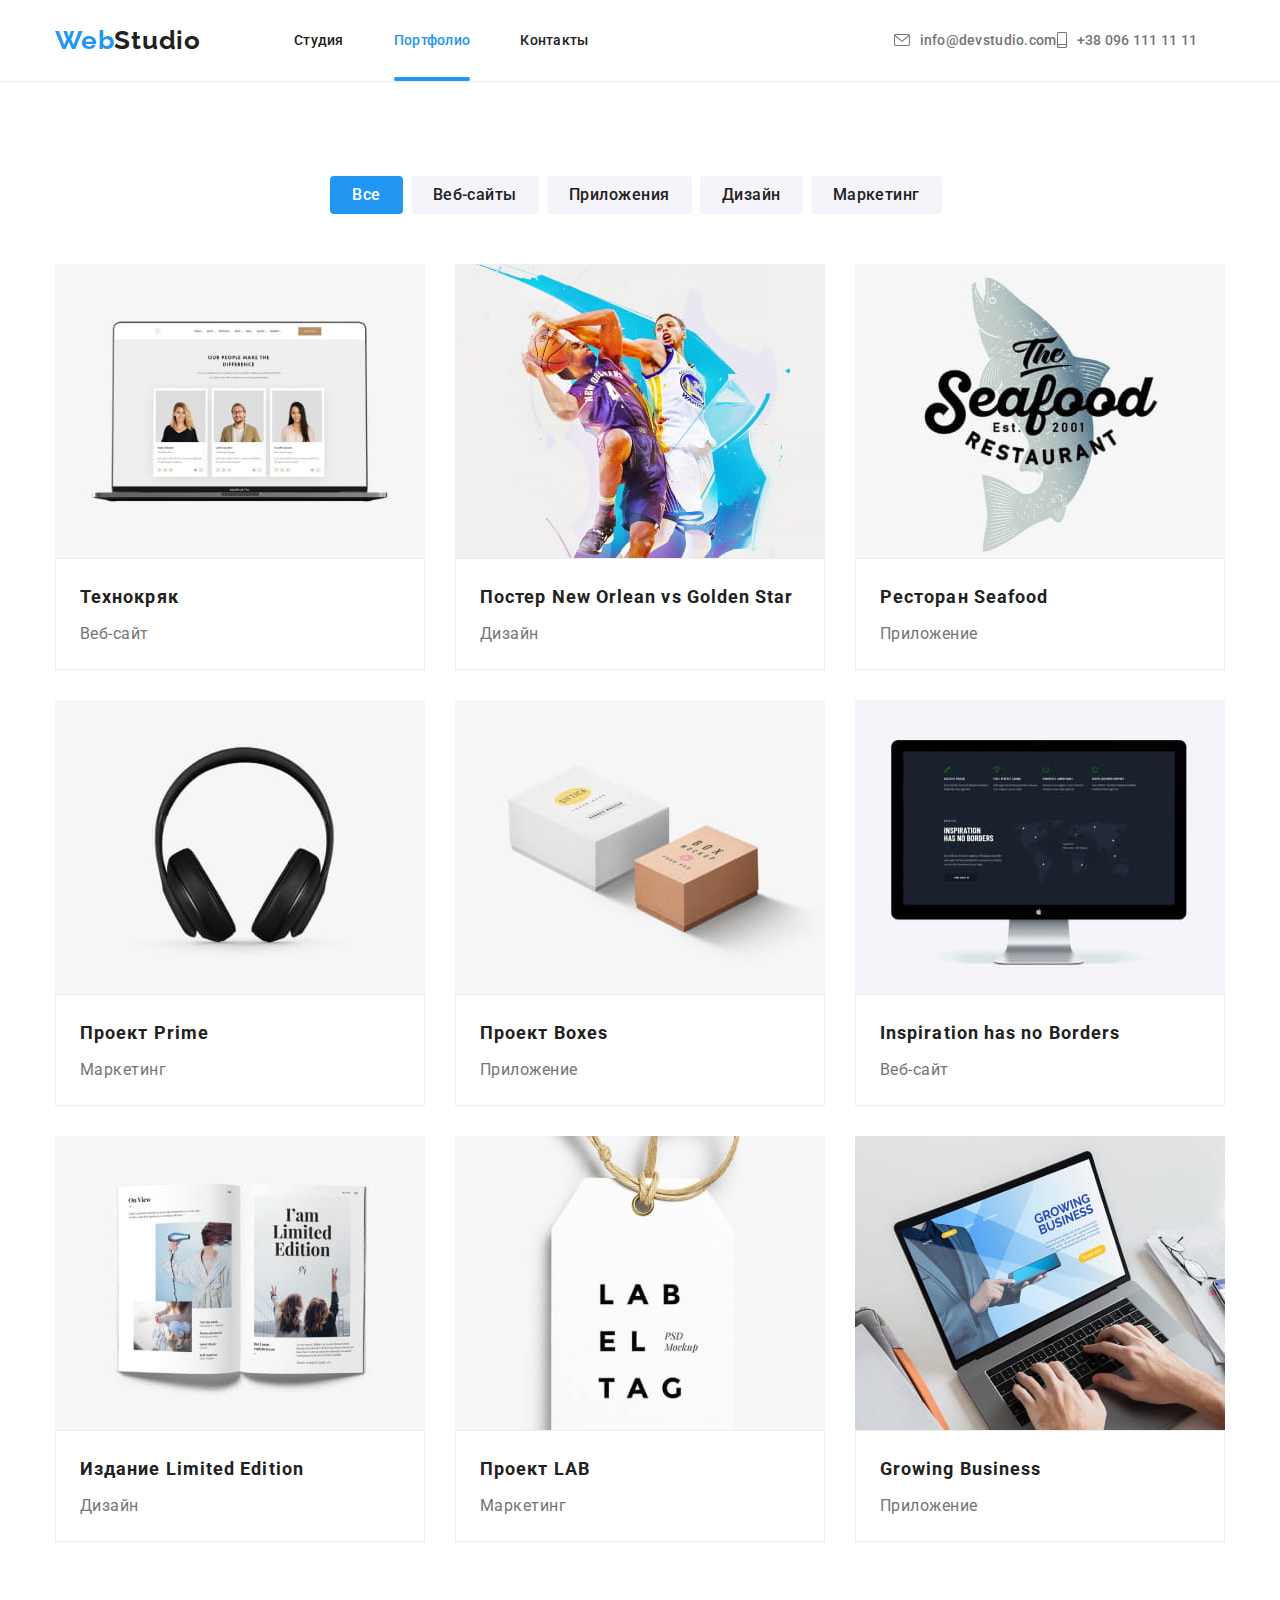
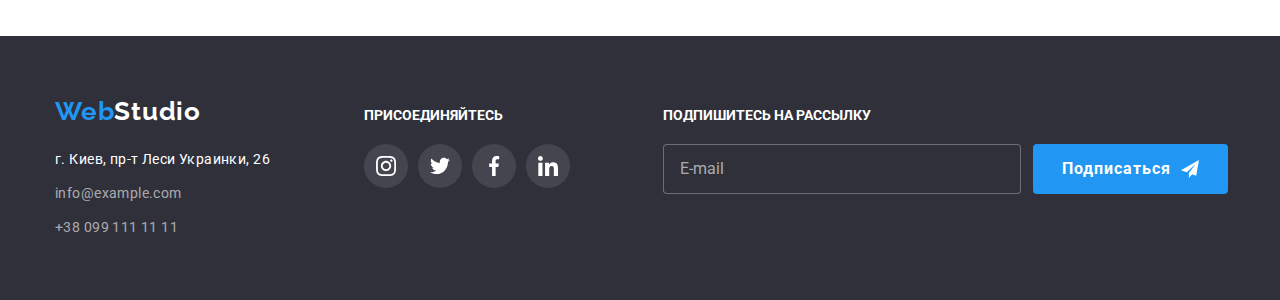
==== portfolio.html @ efc7b8f7 "BEM" ====
<!DOCTYPE html>
<html lang="ru">

<head>
    <meta charset="UTF-8">
    <meta http-equiv="X-UA-Compatible" content="IE=edge">
    <meta name="viewport" content="width=device-width, initial-scale=1.0">
    <title>Document</title>
    <link rel="stylesheet" href="<link rel=" preconnect" href="https://fonts.googleapis.com">
    <link rel="preconnect" href="https://fonts.gstatic.com" crossorigin>
    <link href="https://fonts.googleapis.com/css2?family=Raleway:wght@700&family=Roboto:wght@400;500;700;900&display=swap"
        rel="stylesheet">
    <link rel="stylesheet" href="https://cdnjs.cloudflare.com/ajax/libs/modern-normalize/1.1.0/modern-normalize.min.css">
    <link rel="stylesheet" href="./css/style.css">
    <link rel="stylesheet" href="./css/main.min.css">
</head>

<body>

    
    <header class="header ">
        <div class="container header-container">
            <nav class="header-nav">
                <a href="./index.html" class="logo link" lang="en"><span class="logo-accent">Web</span>Studio</a>
                <ul class="site-nav list">
                    <li class="link-item"><a href="./index.html" class="link">Студия</a></li>
                    <li class="link-item"><a href="./portfolio.html" class="link current">Портфолио</a></li>
                    <li class="link-item"><a href="" class="link">Контакты</a></li>
                </ul>

            </nav>

            <ul class="header-adress list">
                <li class="header-address-link">
                    <div class="header-address-div">
                        <a lang="en" href="mailto:info@devstudio.com" class="adress-link link address-mail">
                            <svg class="adsress-item-icon" width="16" height="12">
                                <use href="./images/icons.svg#icon-envelope-hover-1"></use>
                            </svg>
                            info@devstudio.com
                        </a>
                    </div>
                </li>
                <li class="header-address-link">
                    <div class="header-address-div">
                        <a href="tel:+380961111111" class="adress-link link">
                            <svg class="adsress-item-icon" width="10" height="16">
                                <use href="./images/icons.svg#icon-smartphone-1"></use>
                            </svg>
                            +38 096 111 11 11
                        </a>
                    </div>
                </li>
            </ul>
        </div>  
    </header>
    
    
    <main>
    <section class="section" >
        <div class="container">
            <h1 hidden>Портфолио</h1>
            <div class="portfolio-filter">
                <ul class="list filter-list">
                    <li><button type="button" class="filter current list">Все</button></li>
                    <li><button type="button" class="filter">Веб-сайты</button></li>
                    <li><button type="button" class="filter">Приложения</button></li>
                    <li><button type="button" class="filter">Дизайн</button></li>
                    <li><button type="button" class="filter">Маркетинг</button></li>
                </ul>
            </div>
                                

            <ul class="list portfolio-list">
                <li class="portfolio-li">
                    <a href="" class="link portfolio-link">
                        <div class="portfolio-link-wrap">
                            <img src="./images/portf-1.jpg" alt="Веб-сайт Технокряк" width="370">
                            <p class="portfolio-img-text">
                                Технокряк это современная площадка распространения коронавируса. Компании используют эту платформу для цифрового
                                шпионажа и атак на защищённые сервера конкурентов.
                            </p>    
                        </div>

                        <div class="portfolio-short">
                            <h2 class="portfolio-item">Технокряк</h2>
                            <p class="portfolio-type">Веб-сайт</p>
                        </div>                                                       
                    </a>

                </li>

                <li class="portfolio-li">
                    <a href="" class="link">
                        <div class="portfolio-link-wrap">
                            <img src="./images/portf-2.jpg" alt="Дизайн Постер New Orlean vs Golden Star" width="370">
                            <p class="portfolio-img-text">
                                Технокряк это современная площадка распространения коронавируса. Компании используют эту платформу для цифрового
                                шпионажа и атак на защищённые сервера конкурентов.
                            </p>
                        </div>
                        
                        <div class="portfolio-short">
                            <h2 class="portfolio-item">Постер <span lang="en">New Orlean vs Golden Star</span> </h2>
                            <p class="portfolio-type">Дизайн</p>                                
                        </div>

                    </a>

                </li>

                <li class="portfolio-li">
                    <a href="" class="link">
                        <div class="portfolio-link-wrap">
                            <img src="./images/portf-3.jpg" alt="Приложение Ресторан Seafood" width="370">
                            <p class="portfolio-img-text">
                                Технокряк это современная площадка распространения коронавируса. Компании используют эту платформу для цифрового
                                шпионажа и атак на защищённые сервера конкурентов.
                            </p>
                        </div>
                        
                        <div class="portfolio-short">
                            <h2 class="portfolio-item">Ресторан <span lang="en">Seafood</span> </h2>
                            <p class="portfolio-type">Приложение</p>                                
                        </div>

                    </a>

                </li>

                <li class="portfolio-li">
                    <a href="" class="link">
                        <div class="portfolio-link-wrap">
                            <img src="./images/portf-4.jpg" alt="Маркетинг Проект Проект Prime" width="370">
                            <p class="portfolio-img-text">
                                Технокряк это современная площадка распространения коронавируса. Компании используют эту платформу для цифрового
                                шпионажа и атак на защищённые сервера конкурентов.
                            </p>
                        </div>
                        
                        <div class="portfolio-short">
                            <h2 class="portfolio-item">Проект <span lang="en">Prime</span> </h2>
                            <p class="portfolio-type">Маркетинг</p>                                
                        </div>

                    </a>

                </li>
                <li class="portfolio-li">
                    <a href="" class="link">
                        <div class="portfolio-link-wrap">
                            <img src="./images/portf-5.jpg" alt="Приложение Проект Boxes" width="370">
                            <p class="portfolio-img-text">
                                Технокряк это современная площадка распространения коронавируса. Компании используют эту платформу для цифрового
                                шпионажа и атак на защищённые сервера конкурентов.
                            </p>
                        </div>
                        
                        <div class="portfolio-short">
                            <h2 class="portfolio-item">Проект <span lang="en">Boxes</span> </h2>
                            <p class="portfolio-type">Приложение</p>                                
                        </div>

                    </a>

                </li>

                <li class="portfolio-li">
                    <a href="" class="link">
                        <div class="portfolio-link-wrap">
                            <img src="./images/portf-6.jpg" alt="Веб-сайт Inspiration has no Borders" width="370">
                            <p class="portfolio-img-text">
                                Технокряк это современная площадка распространения коронавируса. Компании используют эту платформу для цифрового
                                шпионажа и атак на защищённые сервера конкурентов.
                            </p>
                        </div>
                        
                        <div class="portfolio-short">
                            <h2 class="portfolio-item" lang="en">Inspiration has no Borders</h2>
                            <p class="portfolio-type">Веб-сайт</p>                                
                        </div>

                    </a>

                </li>

                <li class="portfolio-li">
                    <a href="" class="link">
                        <div class="portfolio-link-wrap">
                            <img src="./images/portf-7.jpg" alt="Дизайн Издание Limited Edition" width="370">
                            <p class="portfolio-img-text">
                                Технокряк это современная площадка распространения коронавируса. Компании используют эту платформу для цифрового
                                шпионажа и атак на защищённые сервера конкурентов.
                            </p>
                        </div>
                        
                        <div class="portfolio-short">
                            <h2 class="portfolio-item">Издание <span lang="en">Limited Edition</span> </h2>
                            <p class="portfolio-type">Дизайн</p>                                
                        </div>

                    </a>

                </li>

                <li class="portfolio-li">
                    <a href="" class="link">
                        <div class="portfolio-link-wrap">
                            <img src="./images/portf-8.jpg" alt="Маркетинг Проект LAB" width="370">
                            <p class="portfolio-img-text">
                                Технокряк это современная площадка распространения коронавируса. Компании используют эту платформу для цифрового
                                шпионажа и атак на защищённые сервера конкурентов.
                            </p>
                        </div>
                        
                        <div class="portfolio-short">
                            <h2 class="portfolio-item">Проект <span lang="en">LAB</span> </h2>
                            <p class="portfolio-type">Маркетинг</p>                                
                        </div>

                    </a>

                </li>

                <li class="portfolio-li">
                    <a href="" class="link">
                        <div class="portfolio-link-wrap">
                            <img src="./images/portf-9.jpg" alt="Приложение Growing Business" width="370">
                            <p class="portfolio-img-text">
                                Технокряк это современная площадка распространения коронавируса. Компании используют эту платформу для цифрового
                                шпионажа и атак на защищённые сервера конкурентов.
                            </p>
                        </div>
                        
                        <div class="portfolio-short">
                            <h2 class="portfolio-item" lang="en">Growing Business</h2>
                            <p class="portfolio-type">Приложение</p>                                
                        </div>

                    </a>

                </li>


            </ul>
            
        </div>
        

    </section>    

        
    
    
    
    </main>
    
    
    
    <footer class="footer ">
        
        <div class="container footer-wrap">
            <div class="footer-logo-address">
                <div class="footer-logo"><a href="" lang="en" class="link logo"><span
                            class="logo-accent">Web</span>Studio</a>
                </div>

                <ul class="list footer-list">
                    <li class="footer-list-item"><a href="https://goo.gl/maps/7QugANDLTxtPSgPa9" class="link footer-adress" target="_blank"
                            rel="noopener noreferrer">г. Киев, пр-т Леси Украинки, 26</a></li>
                    <li class="footer-list-item"><a href="mailto:info@example.com" class="link footer-email">info@example.com</a></li>
                    <li><a href="tel:+380991111111" class="link footer-tel">+38 099 111 11 11</a></li>
                </ul>
            </div>

            <ul class="footer-item-social list">
                <h3 class="footer-social-header">ПРИСОЕДИНЯЙТЕСЬ</h3>
                <div class="social-icon-wrap">
                    <li class="footer-social-item">
                        <a href="" class="footer-social-link">
                            <svg class="player-social-icon" width="20" height="20">
                                <use href="./images/icons.svg#icon-instagram"></use>
                            </svg>
                        </a>
                    </li>
                    <li class="footer-social-item">
                        <a href="" class="footer-social-link">
                            <svg class="player-social-icon" width="20" height="20">
                                <use href="./images/icons.svg#icon-twitter"></use>
                            </svg>
                        </a>
                    </li>
                    <li class="footer-social-item">
                        <a href="" class="footer-social-link">
                            <svg class="player-social-icon" width="20" height="20">
                                <use href="./images/icons.svg#icon-facebook"></use>
                            </svg>
                        </a>
                    </li>
                    <li class="footer-social-item">
                        <a href="" class="footer-social-link">
                            <svg class="player-social-icon" width="20" height="20">
                                <use href="./images/icons.svg#icon-linkedin"></use>
                            </svg>
                        </a>
                    </li>
                </div>

            </ul>
            <form action="#" class="footer-field">
                <h3 class="footer-input-title">ПОДПИШИТЕСЬ НА РАССЫЛКУ</h3>
                <div class="footer-input-wrap">
                    <label class="footer-input-text" for="user-subscribtion"></label>
                    <input type="email" class="footer-form-input" name="user-subscribtion" placeholder="E-mail" id="user-email" />
                    <button type="submit" class="footer-field-button">Подписаться
                        <svg class="footer-input-icon" width="18" height="18">
                            <use href="./images/icons.svg#icon-icon-send"></use>
                        </svg>
                    </button>
                </div>
            </form>
        </div>
       
    
    
    </footer>

    


    
</body>

</html>
---- css/main.min.css ----
:root{--primary-text-color: #212121;--secondary-text-color: #757575;--footer-text-color: rgba(255, 255, 255, 0.6);--accent-color: #2196f3;--white: #ffffff;--secondary-background-color: #2f303a;--third-background-color: #f5f4fa;--card-set-gap: 30px}h1,h2,h3,h4,h5,h6,p,ul{margin-top:0px;margin-bottom:0px}img{display:block}body{color:#212121;font-family:"Roboto", sans-serif}.section{padding-top:94px;padding-bottom:94px}.list{list-style:none;padding:0px;margin:0px}.link{text-decoration:none}.visually-hidden{position:absolute;white-space:nowrap;width:1px;height:1px;overflow:hidden;border:0;padding:0;clip:rect(0 0 0 0);clip-path:inset(50%);margin:-1px}.container{margin-left:auto;margin-right:auto;width:1200px;padding-left:15px;padding-right:15px}.button{font-family:inherit;color:var(--white);background-color:var(--accent-color);font-style:normal;font-weight:bold;font-size:16px;line-height:1.87;display:flex;align-items:center;text-align:center;letter-spacing:0.06em;cursor:pointer;border-radius:4px;border:1px transparent;padding:10px 32px;transition-duration:250ms;transition-timing-function:cubic-bezier(0.4, 0, 0.2, 1)}.button:hover,.button:focus{background-color:var(--accent-color);color:var(--white)}.section-title{color:var(--primary-text-color);font-style:normal;font-weight:bold;font-size:36px;line-height:1.2;text-align:center;letter-spacing:0.03em;color:var(--primary-text-color);margin-top:0px}.backdrop{position:fixed;top:0;width:100vw;height:100vh;background-color:rgba(0,0,0,0.2);transition:opacity 500ms, visibility 500ms}.backdrop.is-hidden .modal{transform:scale(0.5)}.modal{width:528px;min-height:581px;background-color:var(--white);border-radius:4px;position:absolute;top:50%;left:50%;transform:translate(-50%, -50%) scale(1);transition:transform 500ms;box-shadow:0px 2px 1px rgba(0,0,0,0.2),0px 1px 1px rgba(0,0,0,0.14),0px 1px 3px rgba(0,0,0,0.12);border-radius:4px;padding:40px}.modal-close{width:30px;height:30px;border-radius:50%;border:1px solid rgba(0,0,0,0.1);background-color:transparent;display:flex;align-items:center;justify-content:center;position:absolute;top:8px;right:8px;transition-duration:250ms;transition-timing-function:cubic-bezier(0.4, 0, 0.2, 1);outline:none;cursor:pointer}.modal-icon{transition-duration:250ms;transition-timing-function:cubic-bezier(0.4, 0, 0.2, 1);cursor:pointer}.modal-close{color:var(--secondary-text-color)}.modal-close:focus .modal-icon,.modal-close:hover .modal-icon{fill:var(--accent-color)}.is-hidden{opacity:0;pointer-events:0;visibility:hidden}.modal-title{font-weight:Bold;font-size:20px;line-height:1.15;text-align:center;margin-bottom:12px}.form-field{margin-bottom:10px}.form-field-checkbox{display:flex;align-items:center;margin-bottom:30px}.form-input{width:100%;height:40px;border:1px solid rgba(33,33,33,0.2);border-radius:4px;padding-left:40px;cursor:pointer;outline:none;transition-duration:250ms;transition-timing-function:cubic-bezier(0.4, 0, 0.2, 1)}.form-input:focus{border-color:var(--accent-color)}.form-input::placeholder{position:absolute;bottom:0;top:50%;left:50%;transform:translate(-50%, -50%)}.form-input:focus+.input-icon{fill:var(--accent-color)}.input-text{font-style:regular;font-size:12px;line-height:1.166;color:var(--secondary-text-color);display:block;margin-bottom:4px}.input-wrap{position:relative}.input-icon{position:absolute;left:12px;top:50%;transform:translateY(-50%);transition-duration:250ms;transition-timing-function:cubic-bezier(0.4, 0, 0.2, 1)}.form-text{width:100%;height:120px;border:1px solid rgba(33,33,33,0.2);border-radius:4px;padding:12px 16px;resize:none;color:rgba(117,117,117,0.5);margin-bottom:20px;outline:none;cursor:pointer;transition-duration:250ms;transition-timing-function:cubic-bezier(0.4, 0, 0.2, 1)}.form-text:focus{border-color:var(--accent-color)}.form-text::placeholder{font-size:12px;line-height:1.16;color:rgba(117,117,117,0.5)}.modal-button{font-family:inherit;color:var(--white);background-color:var(--accent-color);font-style:normal;font-weight:bold;font-size:16px;line-height:1.87;display:flex;align-items:center;text-align:center;letter-spacing:0.06em;cursor:pointer;border-radius:4px;box-shadow:0px,4px,4px rgba(0,0,0,0.15);border:1px transparent;padding:10px 55px;transition-duration:250ms;transition-timing-function:cubic-bezier(0.4, 0, 0.2, 1);margin-left:auto;margin-right:auto}.check-text{font-style:Regular;font-size:14px;line-height:1.71;color:var(--secondary-text-color);display:flex;align-items:baseline}.check-text::before{content:"";width:16px;height:15px;border:2px solid #212121;border-radius:2px;margin-right:8.38px}.policy-check:checked+.check-text::before{border:none;background-image:url(../images/icon-check.svg);background-repeat:no-repeat;background-position:center;background-size:cover}.policy-link{color:var(--accent-color)}.header{margin-bottom:0px;max-width:1600px;border-bottom:1px solid #ececec;margin-left:auto;margin-right:auto}.header-container{display:flex;align-items:center;margin-left:auto;margin-right:auto}.header-nav{display:flex;align-items:center}.adress-link{font-family:Roboto;font-style:normal;font-weight:500;font-size:14px;line-height:1.2;letter-spacing:0.02em;color:var(--secondary-text-color);display:flex;align-items:center;transition-duration:250ms;transition-timing-function:cubic-bezier(0.4, 0, 0.2, 1)}.header-adress{display:flex;margin-left:305px}.header-adress .adress-link.current{color:var(--accent-color)}.header-address__link:not(:last-child){margin-right:30px}.header-address_item{display:flex;align-items:center}.adsress-item-icon{margin-right:10px}.header-address__link{display:flex;color:var(--secondary-text-color);transition-duration:250ms;transition-timing-function:cubic-bezier(0.4, 0, 0.2, 1)}.header-address__link:focus,.header-address__link:hover{color:var(--accent-color)}.adsress-item-icon{fill:currentColor}.logo-accent{color:var(--accent-color);font-family:Raleway;font-weight:bold;font-size:26px;line-height:1.2;letter-spacing:0.03em}.logo{color:var(--primary-text-color);font-family:Raleway;font-style:normal;font-weight:bold;font-size:26px;line-height:1.2;letter-spacing:0.03em;margin-right:93px}.site-nav .link{font-style:normal;font-weight:500;font-size:14px;line-height:1.2;letter-spacing:0.02em;transition-duration:250ms;transition-timing-function:cubic-bezier(0.4, 0, 0.2, 1);display:block;padding:32px 0}.site-nav .link{color:var(--primary-text-color)}.site-nav .link:focus,.site-nav .link:hover{color:var(--accent-color)}.site-nav .link.current{color:var(--accent-color)}.site-nav.list{display:flex}.link-item:not(:last-child){margin-right:50px}.link{position:relative}.link.current::after{content:"";position:absolute;width:100%;border-bottom:4px solid var(--accent-color);border-radius:2px;bottom:0;left:0}.hero{background:var(--secondary-background-color);text-align:center;padding-top:200px;padding-bottom:200px;max-width:1600px;margin-left:auto;margin-right:auto;background-image:linear-gradient(rgba(47,48,58,0.4), rgba(47,48,58,0.4)),url(../images/Hero-bg.jpg);background-repeat:no-repeat;background-position:center;background-size:cover;flex-grow:1}.container-hero{display:flex;flex-direction:column;align-items:center}.hero-title{color:var(--white);font-weight:900;font-size:44px;line-height:1.36;text-align:center;letter-spacing:0.06em;text-transform:uppercase;margin-bottom:30px;max-width:696px}.section.about{padding-top:0px}.about .section-title{margin-bottom:50px;padding-bottom:0px}.about .list{display:flex;justify-content:space-between}.about-image{position:relative}.about-name{display:flex;justify-content:center;align-items:center;width:100%;height:70px;position:absolute;background-color:rgba(47,48,58,0.8);bottom:0}.about-name-title{font-weight:bold;font-size:14px;line-height:1.14;color:var(--white)}.features .discription{color:var(--secondary-text-color)}.feature-item{font-style:normal;font-weight:bold;font-size:14px;line-height:1.2;letter-spacing:0.03em;text-transform:uppercase;color:var(--primary-text-color);margin-bottom:10px}.features .discription{font-style:normal;font-weight:normal;font-size:14px;line-height:1.8;letter-spacing:0.03em;color:var(--secondary-text-color);margin-top:0px}.adv-list{display:flex;flex-wrap:wrap;margin-left:-30px;margin-bottom:-30px}.adv-item{width:calc(100% / 4 - 30px);margin-left:30px;margin-bottom:30px}.adv-list-icon{display:flex;justify-content:center;align-items:center;background-color:var(--third-background-color);height:120px;margin-bottom:30px}.team{background-color:var(--third-background-color);margin-left:auto;margin-right:auto}.team-item{font-weight:500;font-size:16px;line-height:19px;text-align:center;letter-spacing:0.03em;margin-bottom:10px}.team-title{margin-bottom:50px}.role{color:var(--secondary-text-color);font-style:normal;font-weight:normal;font-size:16px;line-height:19px;text-align:center;letter-spacing:0.03em;margin-bottom:16px}.name-role{padding-top:30px;padding-bottom:30px;background-color:var(--white);border-radius:0px 0px 4px 4px}.team-list{display:flex;flex-wrap:wrap;margin-left:-30px}.team-card{flex-basis:calc(100% / 4 - 30px);margin-left:30px;box-shadow:0px 1px 3px rgba(0,0,0,0.12),0px 1px 1px rgba(0,0,0,0.14),0px 2px 1px rgba(0,0,0,0.2);border-radius:0px 0px 4px 4px}.team-item-social{display:flex;justify-content:center}.player-social-link{width:44px;height:44px;background-color:var(--white);border-radius:50%;display:flex;justify-content:center;align-items:center;color:#afb1b8;transition-duration:250ms;transition-timing-function:cubic-bezier(0.4, 0, 0.2, 1)}.player-social-link:hover,.player-social-link:focus{background-color:var(--accent-color);color:var(--white)}.player-social-icon{fill:currentColor}.team-player-social+.team-player-social{margin-left:10px}.clents-section-title{margin-bottom:50px}.clients-link-icon{display:flex;justify-content:center;align-items:center;background-color:var(--white);border:1px solid #afb1b8;width:170px;height:92px;border-radius:4px;color:#afb1b8;transition-duration:250ms;transition-timing-function:cubic-bezier(0.4, 0, 0.2, 1)}.clients-link-icon:hover,.clients-link-icon:focus{color:var(--accent-color);border:1px solid var(--accent-color)}.clients-item-icon{fill:currentColor}.clients-wrap{display:flex;margin-left:auto;margin-right:auto}.clients-item+.clients-item{margin-left:30px}.footer{background:var(--secondary-background-color);padding-bottom:60px;padding-top:60px;margin-left:auto;margin-right:auto}.footer .link{transition-duration:250ms;transition-timing-function:cubic-bezier(0.4, 0, 0.2, 1)}.footer .link:hover,.footer .link:focus{color:var(--white)}.footer .logo{color:var(--white);font-family:Raleway;font-style:normal;font-weight:bold;font-size:26px;line-height:31px;letter-spacing:0.03em}.footer-logo{margin-bottom:20px}.footer .logo-accent{color:var(--accent-color)}.footer-adress{font-style:normal;font-weight:normal;font-size:14px;line-height:1.8;letter-spacing:0.03em;color:var(--white)}.footer-list-item{margin-bottom:9px}.footer-email{font-style:normal;font-weight:normal;font-size:14px;line-height:1.8;letter-spacing:0.03em;color:var(--footer-text-color)}.footer-tel{font-style:normal;font-weight:normal;font-size:14px;line-height:1.8;letter-spacing:0.03em;color:var(--footer-text-color)}.footer-social-header{font-family:Roboto;font-weight:bold;font-style:normal;font-size:14px;line-height:1.14;color:var(--white);margin-bottom:20px}.footer-item-social{display:flex;flex-direction:column;margin-left:70px}.social-icon-wrap{display:flex}.footer-logo-address{display:flex;flex-direction:column}.footer-wrap{display:flex;align-items:baseline}.footer-social-link{width:44px;height:44px;background-color:rgba(255,255,255,0.1);border-radius:50%;display:flex;justify-content:center;align-items:center;color:var(--white);transition-duration:250ms;transition-timing-function:cubic-bezier(0.4, 0, 0.2, 1)}.footer-social-link:hover,.footer-social-link:focus{background-color:var(--accent-color);color:var(--white)}.player-social-icon{fill:currentColor}.footer-social-item+.footer-social-item{margin-left:10px}.footer-field{display:flex;flex-direction:column;margin-left:93px}.footer-form-input{width:358px;height:50px;background-color:var(--secondary-background-color);border:1px solid rgba(255,255,255,0.3);box-shadow:0px,4px,4px rgba(0,0,0,0.15);border-radius:4px;padding-left:16px;margin-right:12px;color:var(--white);font-size:16px;line-height:1.25}.footer-form-input::placeholder{font-family:Roboto;font-style:Regular;font-size:16px;line-height:1.25;color:rgba(255,255,255,0.6)}.footer-input-title{font-weight:Bold;font-size:14px;line-height:1.14;color:var(--white);margin-bottom:20px}.footer-input-wrap{display:flex;justify-content:flex-start;position:relative}.footer-field-button{font-family:inherit;color:var(--white);background-color:var(--accent-color);font-style:normal;font-weight:bold;font-size:16px;line-height:1.87;display:flex;align-items:center;text-align:center;letter-spacing:0.06em;cursor:pointer;border-radius:4px;box-shadow:0px,4px,4px rgba(0,0,0,0.15);border:1px transparent;padding:10px 29px;transition-duration:250ms;transition-timing-function:cubic-bezier(0.4, 0, 0.2, 1)}.footer-input-icon{margin-left:10px}.filter{font-family:inherit;background-color:#f5f4fa;color:var(--primary-text-color);font-weight:500;font-size:16px;line-height:1.62;text-align:center;letter-spacing:0.03em;background-color:var(--third-background-color);display:inline-block;padding:6px 22px;border-radius:4px;border:1px transparent;cursor:pointer}.filter+.filter{margin-left:8px}.filter.current{background-color:var(--accent-color);color:var(--white)}.filter{transition-duration:250ms;transition-timing-function:cubic-bezier(0.4, 0, 0.2, 1)}.filter:hover,.filter:focus{background-color:var(--accent-color);color:var(--white);box-shadow:0px 2px 2px 0px rgba(0,0,0,0.12),0px 1px 2px 0px rgba(0,0,0,0.08),0px 3px 1px 0px rgba(0,0,0,0.1)}.portfolio-item{font-weight:bold;font-size:18px;line-height:2;letter-spacing:0.06em;color:var(--primary-text-color);margin-bottom:4px}.portfolio-type{font-weight:normal;font-size:16px;line-height:30px;letter-spacing:0.03em;color:var(--secondary-text-color)}.portfolio-filter{margin-bottom:50px;margin-left:-8px}.portfolio-short{padding-top:20px;padding-bottom:20px}.portfolio-list{display:flex;flex-wrap:wrap;margin-left:calc(-1 * var(--card-set-gap));margin-bottom:-30px}.portfolio-li{flex-basis:calc(100% / 9 -30px);margin-left:var(--card-set-gap);margin-bottom:var(--card-set-gap);transition-duration:250ms;transition-timing-function:cubic-bezier(0.4, 0, 0.2, 1)}.portfolio-li:hover,.portfolio-li:focus{box-shadow:1px 4px 6px 0px rgba(0,0,0,0.16),0px 4px 4px 0px rgba(0,0,0,0.06),0px 1px 1px 0px rgba(0,0,0,0.12)}.portfolio-li:hover .portfolio-img-text{transform:translateY(0%)}.filter-list{display:flex;justify-content:center;margin-left:-8px}.filter{margin-left:8px}.portfolio-short{display:flex;flex-direction:column;border:1px solid #eeeeee;padding-left:24px}.portfolio-link-wrap{position:relative;overflow:hidden}.portfolio-img-text{font-style:Regular;font-size:18px;line-height:1.55;text-align:left;letter-spacing:3%;color:var(--white);background-color:rgba(33,150,243,0.9);height:100%;padding:63px 24px;position:absolute;top:0;left:0;transform:translateY(100%);transition:transform 250ms cubic-bezier(0.4, 0, 0.2, 1)}
/*# sourceMappingURL=main.min.css.map */
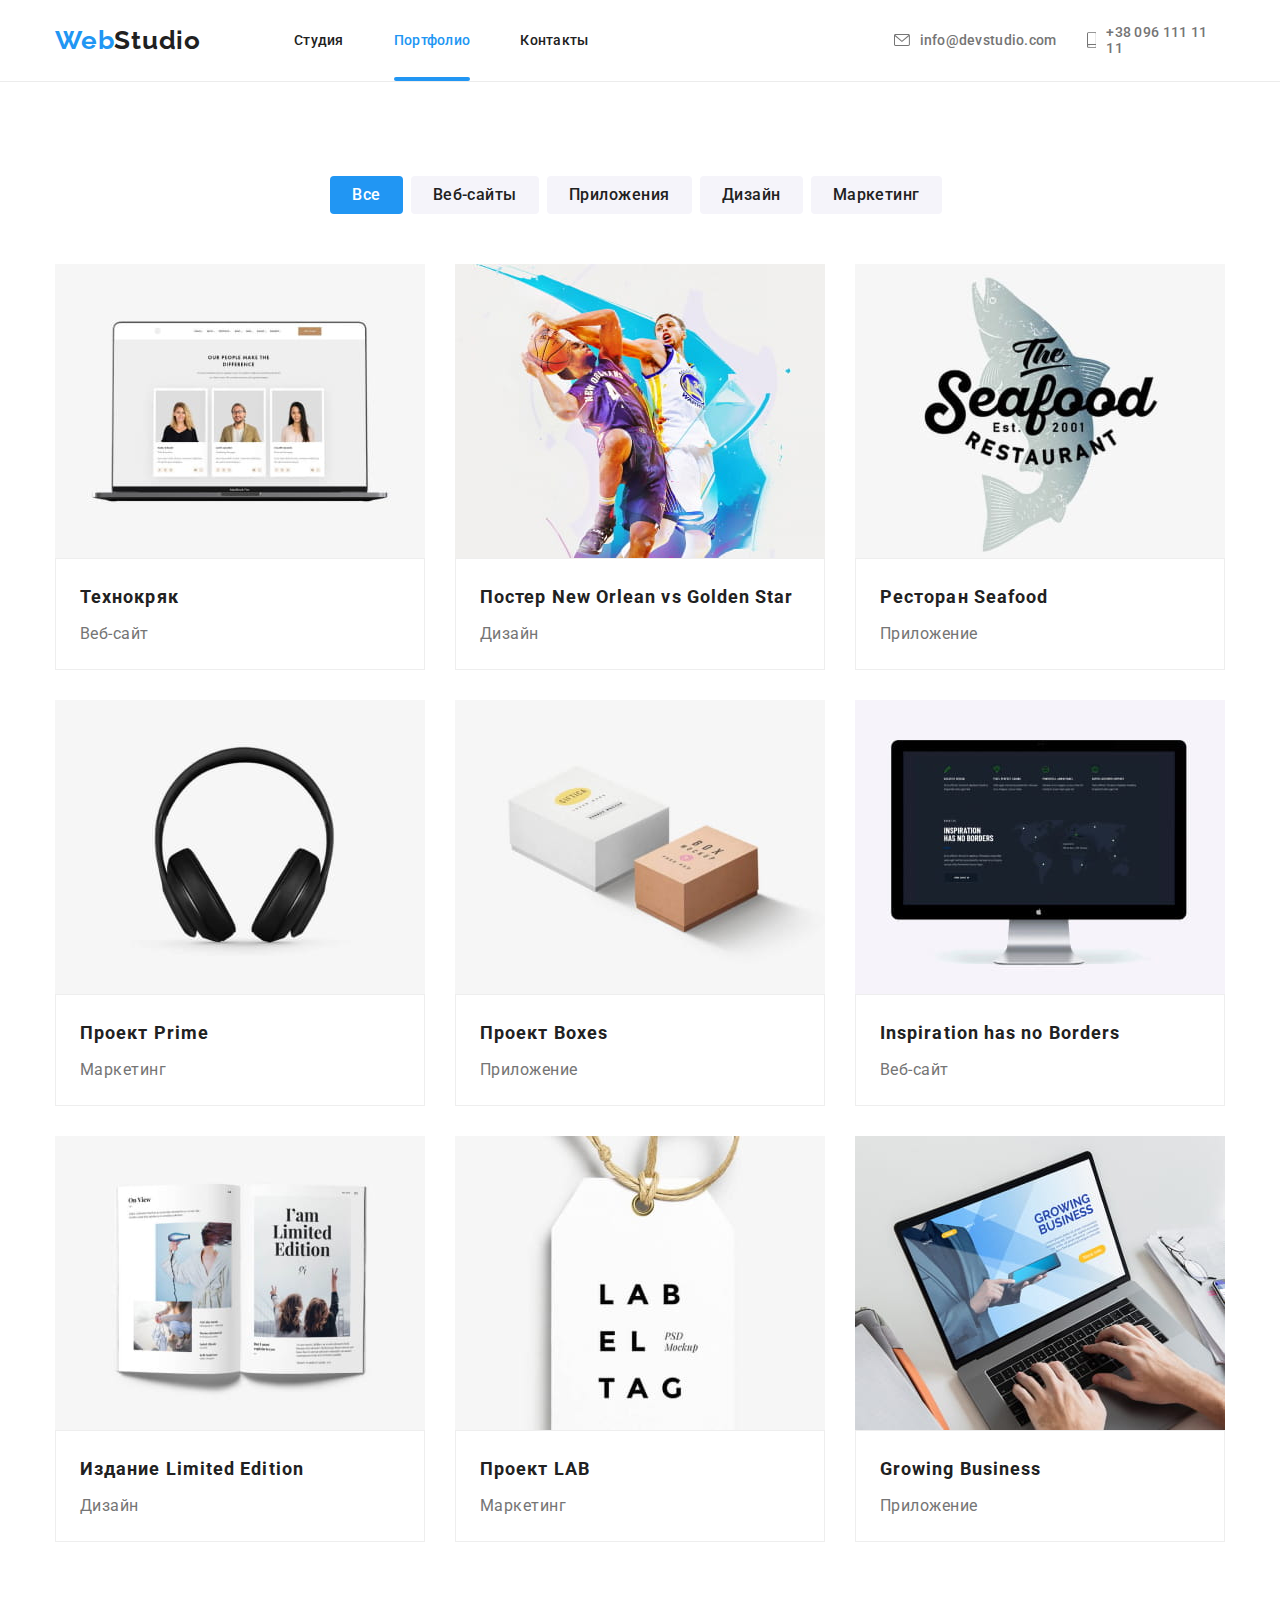
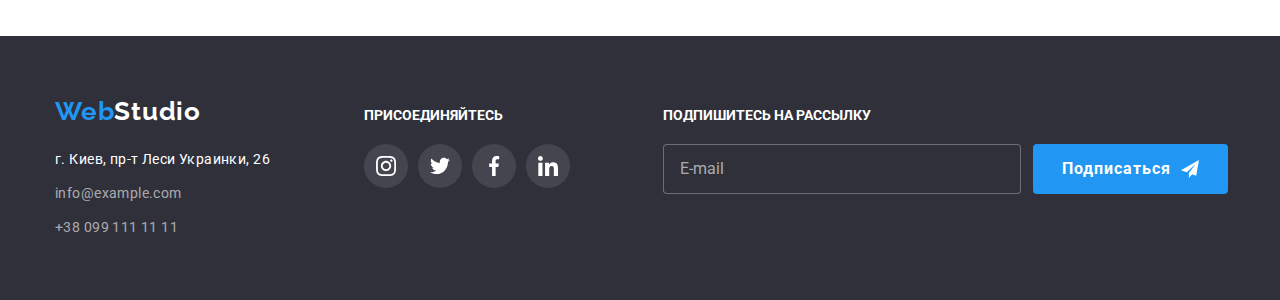
==== commit e34ad69d: "bem_начало получатсья" ====
--- a/portfolio.html
+++ b/portfolio.html
@@ -31,8 +31,8 @@
             </nav>
 
             <ul class="header-adress list">
-                <li class="header-address-link">
-                    <div class="header-address-div">
+                <li class="header-address__item">
+                    <div class="header-address__box">
                         <a lang="en" href="mailto:info@devstudio.com" class="adress-link link address-mail">
                             <svg class="adsress-item-icon" width="16" height="12">
                                 <use href="./images/icons.svg#icon-envelope-hover-1"></use>
@@ -41,8 +41,8 @@
                         </a>
                     </div>
                 </li>
-                <li class="header-address-link">
-                    <div class="header-address-div">
+                <li class="header-address__item">
+                    <div class="header-address__box">
                         <a href="tel:+380961111111" class="adress-link link">
                             <svg class="adsress-item-icon" width="10" height="16">
                                 <use href="./images/icons.svg#icon-smartphone-1"></use>
--- a/css/main.min.css
+++ b/css/main.min.css
@@ -1,2 +1,2 @@
-:root{--primary-text-color: #212121;--secondary-text-color: #757575;--footer-text-color: rgba(255, 255, 255, 0.6);--accent-color: #2196f3;--white: #ffffff;--secondary-background-color: #2f303a;--third-background-color: #f5f4fa;--card-set-gap: 30px}h1,h2,h3,h4,h5,h6,p,ul{margin-top:0px;margin-bottom:0px}img{display:block}body{color:#212121;font-family:"Roboto", sans-serif}.section{padding-top:94px;padding-bottom:94px}.list{list-style:none;padding:0px;margin:0px}.link{text-decoration:none}.visually-hidden{position:absolute;white-space:nowrap;width:1px;height:1px;overflow:hidden;border:0;padding:0;clip:rect(0 0 0 0);clip-path:inset(50%);margin:-1px}.container{margin-left:auto;margin-right:auto;width:1200px;padding-left:15px;padding-right:15px}.button{font-family:inherit;color:var(--white);background-color:var(--accent-color);font-style:normal;font-weight:bold;font-size:16px;line-height:1.87;display:flex;align-items:center;text-align:center;letter-spacing:0.06em;cursor:pointer;border-radius:4px;border:1px transparent;padding:10px 32px;transition-duration:250ms;transition-timing-function:cubic-bezier(0.4, 0, 0.2, 1)}.button:hover,.button:focus{background-color:var(--accent-color);color:var(--white)}.section-title{color:var(--primary-text-color);font-style:normal;font-weight:bold;font-size:36px;line-height:1.2;text-align:center;letter-spacing:0.03em;color:var(--primary-text-color);margin-top:0px}.backdrop{position:fixed;top:0;width:100vw;height:100vh;background-color:rgba(0,0,0,0.2);transition:opacity 500ms, visibility 500ms}.backdrop.is-hidden .modal{transform:scale(0.5)}.modal{width:528px;min-height:581px;background-color:var(--white);border-radius:4px;position:absolute;top:50%;left:50%;transform:translate(-50%, -50%) scale(1);transition:transform 500ms;box-shadow:0px 2px 1px rgba(0,0,0,0.2),0px 1px 1px rgba(0,0,0,0.14),0px 1px 3px rgba(0,0,0,0.12);border-radius:4px;padding:40px}.modal-close{width:30px;height:30px;border-radius:50%;border:1px solid rgba(0,0,0,0.1);background-color:transparent;display:flex;align-items:center;justify-content:center;position:absolute;top:8px;right:8px;transition-duration:250ms;transition-timing-function:cubic-bezier(0.4, 0, 0.2, 1);outline:none;cursor:pointer}.modal-icon{transition-duration:250ms;transition-timing-function:cubic-bezier(0.4, 0, 0.2, 1);cursor:pointer}.modal-close{color:var(--secondary-text-color)}.modal-close:focus .modal-icon,.modal-close:hover .modal-icon{fill:var(--accent-color)}.is-hidden{opacity:0;pointer-events:0;visibility:hidden}.modal-title{font-weight:Bold;font-size:20px;line-height:1.15;text-align:center;margin-bottom:12px}.form-field{margin-bottom:10px}.form-field-checkbox{display:flex;align-items:center;margin-bottom:30px}.form-input{width:100%;height:40px;border:1px solid rgba(33,33,33,0.2);border-radius:4px;padding-left:40px;cursor:pointer;outline:none;transition-duration:250ms;transition-timing-function:cubic-bezier(0.4, 0, 0.2, 1)}.form-input:focus{border-color:var(--accent-color)}.form-input::placeholder{position:absolute;bottom:0;top:50%;left:50%;transform:translate(-50%, -50%)}.form-input:focus+.input-icon{fill:var(--accent-color)}.input-text{font-style:regular;font-size:12px;line-height:1.166;color:var(--secondary-text-color);display:block;margin-bottom:4px}.input-wrap{position:relative}.input-icon{position:absolute;left:12px;top:50%;transform:translateY(-50%);transition-duration:250ms;transition-timing-function:cubic-bezier(0.4, 0, 0.2, 1)}.form-text{width:100%;height:120px;border:1px solid rgba(33,33,33,0.2);border-radius:4px;padding:12px 16px;resize:none;color:rgba(117,117,117,0.5);margin-bottom:20px;outline:none;cursor:pointer;transition-duration:250ms;transition-timing-function:cubic-bezier(0.4, 0, 0.2, 1)}.form-text:focus{border-color:var(--accent-color)}.form-text::placeholder{font-size:12px;line-height:1.16;color:rgba(117,117,117,0.5)}.modal-button{font-family:inherit;color:var(--white);background-color:var(--accent-color);font-style:normal;font-weight:bold;font-size:16px;line-height:1.87;display:flex;align-items:center;text-align:center;letter-spacing:0.06em;cursor:pointer;border-radius:4px;box-shadow:0px,4px,4px rgba(0,0,0,0.15);border:1px transparent;padding:10px 55px;transition-duration:250ms;transition-timing-function:cubic-bezier(0.4, 0, 0.2, 1);margin-left:auto;margin-right:auto}.check-text{font-style:Regular;font-size:14px;line-height:1.71;color:var(--secondary-text-color);display:flex;align-items:baseline}.check-text::before{content:"";width:16px;height:15px;border:2px solid #212121;border-radius:2px;margin-right:8.38px}.policy-check:checked+.check-text::before{border:none;background-image:url(../images/icon-check.svg);background-repeat:no-repeat;background-position:center;background-size:cover}.policy-link{color:var(--accent-color)}.header{margin-bottom:0px;max-width:1600px;border-bottom:1px solid #ececec;margin-left:auto;margin-right:auto}.header-container{display:flex;align-items:center;margin-left:auto;margin-right:auto}.header-nav{display:flex;align-items:center}.adress-link{font-family:Roboto;font-style:normal;font-weight:500;font-size:14px;line-height:1.2;letter-spacing:0.02em;color:var(--secondary-text-color);display:flex;align-items:center;transition-duration:250ms;transition-timing-function:cubic-bezier(0.4, 0, 0.2, 1)}.header-adress{display:flex;margin-left:305px}.header-adress .adress-link.current{color:var(--accent-color)}.header-address__link:not(:last-child){margin-right:30px}.header-address_item{display:flex;align-items:center}.adsress-item-icon{margin-right:10px}.header-address__link{display:flex;color:var(--secondary-text-color);transition-duration:250ms;transition-timing-function:cubic-bezier(0.4, 0, 0.2, 1)}.header-address__link:focus,.header-address__link:hover{color:var(--accent-color)}.adsress-item-icon{fill:currentColor}.logo-accent{color:var(--accent-color);font-family:Raleway;font-weight:bold;font-size:26px;line-height:1.2;letter-spacing:0.03em}.logo{color:var(--primary-text-color);font-family:Raleway;font-style:normal;font-weight:bold;font-size:26px;line-height:1.2;letter-spacing:0.03em;margin-right:93px}.site-nav .link{font-style:normal;font-weight:500;font-size:14px;line-height:1.2;letter-spacing:0.02em;transition-duration:250ms;transition-timing-function:cubic-bezier(0.4, 0, 0.2, 1);display:block;padding:32px 0}.site-nav .link{color:var(--primary-text-color)}.site-nav .link:focus,.site-nav .link:hover{color:var(--accent-color)}.site-nav .link.current{color:var(--accent-color)}.site-nav.list{display:flex}.link-item:not(:last-child){margin-right:50px}.link{position:relative}.link.current::after{content:"";position:absolute;width:100%;border-bottom:4px solid var(--accent-color);border-radius:2px;bottom:0;left:0}.hero{background:var(--secondary-background-color);text-align:center;padding-top:200px;padding-bottom:200px;max-width:1600px;margin-left:auto;margin-right:auto;background-image:linear-gradient(rgba(47,48,58,0.4), rgba(47,48,58,0.4)),url(../images/Hero-bg.jpg);background-repeat:no-repeat;background-position:center;background-size:cover;flex-grow:1}.container-hero{display:flex;flex-direction:column;align-items:center}.hero-title{color:var(--white);font-weight:900;font-size:44px;line-height:1.36;text-align:center;letter-spacing:0.06em;text-transform:uppercase;margin-bottom:30px;max-width:696px}.section.about{padding-top:0px}.about .section-title{margin-bottom:50px;padding-bottom:0px}.about .list{display:flex;justify-content:space-between}.about-image{position:relative}.about-name{display:flex;justify-content:center;align-items:center;width:100%;height:70px;position:absolute;background-color:rgba(47,48,58,0.8);bottom:0}.about-name-title{font-weight:bold;font-size:14px;line-height:1.14;color:var(--white)}.features .discription{color:var(--secondary-text-color)}.feature-item{font-style:normal;font-weight:bold;font-size:14px;line-height:1.2;letter-spacing:0.03em;text-transform:uppercase;color:var(--primary-text-color);margin-bottom:10px}.features .discription{font-style:normal;font-weight:normal;font-size:14px;line-height:1.8;letter-spacing:0.03em;color:var(--secondary-text-color);margin-top:0px}.adv-list{display:flex;flex-wrap:wrap;margin-left:-30px;margin-bottom:-30px}.adv-item{width:calc(100% / 4 - 30px);margin-left:30px;margin-bottom:30px}.adv-list-icon{display:flex;justify-content:center;align-items:center;background-color:var(--third-background-color);height:120px;margin-bottom:30px}.team{background-color:var(--third-background-color);margin-left:auto;margin-right:auto}.team-item{font-weight:500;font-size:16px;line-height:19px;text-align:center;letter-spacing:0.03em;margin-bottom:10px}.team-title{margin-bottom:50px}.role{color:var(--secondary-text-color);font-style:normal;font-weight:normal;font-size:16px;line-height:19px;text-align:center;letter-spacing:0.03em;margin-bottom:16px}.name-role{padding-top:30px;padding-bottom:30px;background-color:var(--white);border-radius:0px 0px 4px 4px}.team-list{display:flex;flex-wrap:wrap;margin-left:-30px}.team-card{flex-basis:calc(100% / 4 - 30px);margin-left:30px;box-shadow:0px 1px 3px rgba(0,0,0,0.12),0px 1px 1px rgba(0,0,0,0.14),0px 2px 1px rgba(0,0,0,0.2);border-radius:0px 0px 4px 4px}.team-item-social{display:flex;justify-content:center}.player-social-link{width:44px;height:44px;background-color:var(--white);border-radius:50%;display:flex;justify-content:center;align-items:center;color:#afb1b8;transition-duration:250ms;transition-timing-function:cubic-bezier(0.4, 0, 0.2, 1)}.player-social-link:hover,.player-social-link:focus{background-color:var(--accent-color);color:var(--white)}.player-social-icon{fill:currentColor}.team-player-social+.team-player-social{margin-left:10px}.clents-section-title{margin-bottom:50px}.clients-link-icon{display:flex;justify-content:center;align-items:center;background-color:var(--white);border:1px solid #afb1b8;width:170px;height:92px;border-radius:4px;color:#afb1b8;transition-duration:250ms;transition-timing-function:cubic-bezier(0.4, 0, 0.2, 1)}.clients-link-icon:hover,.clients-link-icon:focus{color:var(--accent-color);border:1px solid var(--accent-color)}.clients-item-icon{fill:currentColor}.clients-wrap{display:flex;margin-left:auto;margin-right:auto}.clients-item+.clients-item{margin-left:30px}.footer{background:var(--secondary-background-color);padding-bottom:60px;padding-top:60px;margin-left:auto;margin-right:auto}.footer .link{transition-duration:250ms;transition-timing-function:cubic-bezier(0.4, 0, 0.2, 1)}.footer .link:hover,.footer .link:focus{color:var(--white)}.footer .logo{color:var(--white);font-family:Raleway;font-style:normal;font-weight:bold;font-size:26px;line-height:31px;letter-spacing:0.03em}.footer-logo{margin-bottom:20px}.footer .logo-accent{color:var(--accent-color)}.footer-adress{font-style:normal;font-weight:normal;font-size:14px;line-height:1.8;letter-spacing:0.03em;color:var(--white)}.footer-list-item{margin-bottom:9px}.footer-email{font-style:normal;font-weight:normal;font-size:14px;line-height:1.8;letter-spacing:0.03em;color:var(--footer-text-color)}.footer-tel{font-style:normal;font-weight:normal;font-size:14px;line-height:1.8;letter-spacing:0.03em;color:var(--footer-text-color)}.footer-social-header{font-family:Roboto;font-weight:bold;font-style:normal;font-size:14px;line-height:1.14;color:var(--white);margin-bottom:20px}.footer-item-social{display:flex;flex-direction:column;margin-left:70px}.social-icon-wrap{display:flex}.footer-logo-address{display:flex;flex-direction:column}.footer-wrap{display:flex;align-items:baseline}.footer-social-link{width:44px;height:44px;background-color:rgba(255,255,255,0.1);border-radius:50%;display:flex;justify-content:center;align-items:center;color:var(--white);transition-duration:250ms;transition-timing-function:cubic-bezier(0.4, 0, 0.2, 1)}.footer-social-link:hover,.footer-social-link:focus{background-color:var(--accent-color);color:var(--white)}.player-social-icon{fill:currentColor}.footer-social-item+.footer-social-item{margin-left:10px}.footer-field{display:flex;flex-direction:column;margin-left:93px}.footer-form-input{width:358px;height:50px;background-color:var(--secondary-background-color);border:1px solid rgba(255,255,255,0.3);box-shadow:0px,4px,4px rgba(0,0,0,0.15);border-radius:4px;padding-left:16px;margin-right:12px;color:var(--white);font-size:16px;line-height:1.25}.footer-form-input::placeholder{font-family:Roboto;font-style:Regular;font-size:16px;line-height:1.25;color:rgba(255,255,255,0.6)}.footer-input-title{font-weight:Bold;font-size:14px;line-height:1.14;color:var(--white);margin-bottom:20px}.footer-input-wrap{display:flex;justify-content:flex-start;position:relative}.footer-field-button{font-family:inherit;color:var(--white);background-color:var(--accent-color);font-style:normal;font-weight:bold;font-size:16px;line-height:1.87;display:flex;align-items:center;text-align:center;letter-spacing:0.06em;cursor:pointer;border-radius:4px;box-shadow:0px,4px,4px rgba(0,0,0,0.15);border:1px transparent;padding:10px 29px;transition-duration:250ms;transition-timing-function:cubic-bezier(0.4, 0, 0.2, 1)}.footer-input-icon{margin-left:10px}.filter{font-family:inherit;background-color:#f5f4fa;color:var(--primary-text-color);font-weight:500;font-size:16px;line-height:1.62;text-align:center;letter-spacing:0.03em;background-color:var(--third-background-color);display:inline-block;padding:6px 22px;border-radius:4px;border:1px transparent;cursor:pointer}.filter+.filter{margin-left:8px}.filter.current{background-color:var(--accent-color);color:var(--white)}.filter{transition-duration:250ms;transition-timing-function:cubic-bezier(0.4, 0, 0.2, 1)}.filter:hover,.filter:focus{background-color:var(--accent-color);color:var(--white);box-shadow:0px 2px 2px 0px rgba(0,0,0,0.12),0px 1px 2px 0px rgba(0,0,0,0.08),0px 3px 1px 0px rgba(0,0,0,0.1)}.portfolio-item{font-weight:bold;font-size:18px;line-height:2;letter-spacing:0.06em;color:var(--primary-text-color);margin-bottom:4px}.portfolio-type{font-weight:normal;font-size:16px;line-height:30px;letter-spacing:0.03em;color:var(--secondary-text-color)}.portfolio-filter{margin-bottom:50px;margin-left:-8px}.portfolio-short{padding-top:20px;padding-bottom:20px}.portfolio-list{display:flex;flex-wrap:wrap;margin-left:calc(-1 * var(--card-set-gap));margin-bottom:-30px}.portfolio-li{flex-basis:calc(100% / 9 -30px);margin-left:var(--card-set-gap);margin-bottom:var(--card-set-gap);transition-duration:250ms;transition-timing-function:cubic-bezier(0.4, 0, 0.2, 1)}.portfolio-li:hover,.portfolio-li:focus{box-shadow:1px 4px 6px 0px rgba(0,0,0,0.16),0px 4px 4px 0px rgba(0,0,0,0.06),0px 1px 1px 0px rgba(0,0,0,0.12)}.portfolio-li:hover .portfolio-img-text{transform:translateY(0%)}.filter-list{display:flex;justify-content:center;margin-left:-8px}.filter{margin-left:8px}.portfolio-short{display:flex;flex-direction:column;border:1px solid #eeeeee;padding-left:24px}.portfolio-link-wrap{position:relative;overflow:hidden}.portfolio-img-text{font-style:Regular;font-size:18px;line-height:1.55;text-align:left;letter-spacing:3%;color:var(--white);background-color:rgba(33,150,243,0.9);height:100%;padding:63px 24px;position:absolute;top:0;left:0;transform:translateY(100%);transition:transform 250ms cubic-bezier(0.4, 0, 0.2, 1)}
+:root{--primary-text-color: #212121;--secondary-text-color: #757575;--footer-text-color: rgba(255, 255, 255, 0.6);--accent-color: #2196f3;--white: #ffffff;--secondary-background-color: #2f303a;--third-background-color: #f5f4fa;--card-set-gap: 30px}h1,h2,h3,h4,h5,h6,p,ul{margin-top:0px;margin-bottom:0px}img{display:block}body{color:#212121;font-family:"Roboto", sans-serif}.section{padding-top:94px;padding-bottom:94px}.list{list-style:none;padding:0px;margin:0px}.link{text-decoration:none}.visually-hidden{position:absolute;white-space:nowrap;width:1px;height:1px;overflow:hidden;border:0;padding:0;clip:rect(0 0 0 0);clip-path:inset(50%);margin:-1px}.container{margin-left:auto;margin-right:auto;width:1200px;padding-left:15px;padding-right:15px}.button{font-family:inherit;color:var(--white);background-color:var(--accent-color);font-style:normal;font-weight:bold;font-size:16px;line-height:1.87;display:flex;align-items:center;text-align:center;letter-spacing:0.06em;cursor:pointer;border-radius:4px;border:1px transparent;padding:10px 32px;transition-duration:250ms;transition-timing-function:cubic-bezier(0.4, 0, 0.2, 1)}.button:hover,.button:focus{background-color:var(--accent-color);color:var(--white)}.section-title{color:var(--primary-text-color);font-style:normal;font-weight:bold;font-size:36px;line-height:1.2;text-align:center;letter-spacing:0.03em;color:var(--primary-text-color);margin-top:0px}.backdrop{position:fixed;top:0;width:100vw;height:100vh;background-color:rgba(0,0,0,0.2);transition:opacity 500ms, visibility 500ms}.backdrop.is-hidden .modal{transform:scale(0.5)}.modal{width:528px;min-height:581px;background-color:var(--white);border-radius:4px;position:absolute;top:50%;left:50%;transform:translate(-50%, -50%) scale(1);transition:transform 500ms;box-shadow:0px 2px 1px rgba(0,0,0,0.2),0px 1px 1px rgba(0,0,0,0.14),0px 1px 3px rgba(0,0,0,0.12);border-radius:4px;padding:40px}.modal-close{width:30px;height:30px;border-radius:50%;border:1px solid rgba(0,0,0,0.1);background-color:transparent;display:flex;align-items:center;justify-content:center;position:absolute;top:8px;right:8px;transition-duration:250ms;transition-timing-function:cubic-bezier(0.4, 0, 0.2, 1);outline:none;cursor:pointer}.modal-icon{transition-duration:250ms;transition-timing-function:cubic-bezier(0.4, 0, 0.2, 1);cursor:pointer}.modal-close{color:var(--secondary-text-color)}.modal-close:focus .modal-icon,.modal-close:hover .modal-icon{fill:var(--accent-color)}.is-hidden{opacity:0;pointer-events:0;visibility:hidden}.modal-title{font-weight:Bold;font-size:20px;line-height:1.15;text-align:center;margin-bottom:12px}.form-field{margin-bottom:10px}.form-field-checkbox{display:flex;align-items:center;margin-bottom:30px}.form-input{width:100%;height:40px;border:1px solid rgba(33,33,33,0.2);border-radius:4px;padding-left:40px;cursor:pointer;outline:none;transition-duration:250ms;transition-timing-function:cubic-bezier(0.4, 0, 0.2, 1)}.form-input:focus{border-color:var(--accent-color)}.form-input::placeholder{position:absolute;bottom:0;top:50%;left:50%;transform:translate(-50%, -50%)}.form-input:focus+.input-icon{fill:var(--accent-color)}.input-text{font-style:regular;font-size:12px;line-height:1.166;color:var(--secondary-text-color);display:block;margin-bottom:4px}.input-wrap{position:relative}.input-icon{position:absolute;left:12px;top:50%;transform:translateY(-50%);transition-duration:250ms;transition-timing-function:cubic-bezier(0.4, 0, 0.2, 1)}.form-text{width:100%;height:120px;border:1px solid rgba(33,33,33,0.2);border-radius:4px;padding:12px 16px;resize:none;color:rgba(117,117,117,0.5);margin-bottom:20px;outline:none;cursor:pointer;transition-duration:250ms;transition-timing-function:cubic-bezier(0.4, 0, 0.2, 1)}.form-text:focus{border-color:var(--accent-color)}.form-text::placeholder{font-size:12px;line-height:1.16;color:rgba(117,117,117,0.5)}.modal-button{font-family:inherit;color:var(--white);background-color:var(--accent-color);font-style:normal;font-weight:bold;font-size:16px;line-height:1.87;display:flex;align-items:center;text-align:center;letter-spacing:0.06em;cursor:pointer;border-radius:4px;box-shadow:0px,4px,4px rgba(0,0,0,0.15);border:1px transparent;padding:10px 55px;transition-duration:250ms;transition-timing-function:cubic-bezier(0.4, 0, 0.2, 1);margin-left:auto;margin-right:auto}.check-text{font-style:Regular;font-size:14px;line-height:1.71;color:var(--secondary-text-color);display:flex;align-items:baseline}.check-text::before{content:"";width:16px;height:15px;border:2px solid #212121;border-radius:2px;margin-right:8.38px}.policy-check:checked+.check-text::before{border:none;background-image:url(../images/icon-check.svg);background-repeat:no-repeat;background-position:center;background-size:cover}.policy-link{color:var(--accent-color)}.header{margin-bottom:0px;max-width:1600px;border-bottom:1px solid #ececec;margin-left:auto;margin-right:auto}.header-container{display:flex;align-items:center;margin-left:auto;margin-right:auto}.header-nav{display:flex;align-items:center}.adress-link{font-family:Roboto;font-style:normal;font-weight:500;font-size:14px;line-height:1.2;letter-spacing:0.02em;color:var(--secondary-text-color);display:flex;align-items:center;transition-duration:250ms;transition-timing-function:cubic-bezier(0.4, 0, 0.2, 1)}.header-adress{display:flex;margin-left:305px}.header-adress .adress-link.current{color:var(--accent-color)}.header-address__item:not(:last-child){margin-right:30px}.header-address__box{display:flex;align-items:center}.adsress-item-icon{margin-right:10px}.header-address__item{display:flex;color:var(--secondary-text-color);transition-duration:250ms;transition-timing-function:cubic-bezier(0.4, 0, 0.2, 1)}.header-address__item:focus,.header-address__item:hover{color:var(--accent-color)}.adsress-item-icon{fill:currentColor}.logo-accent{color:var(--accent-color);font-family:Raleway;font-weight:bold;font-size:26px;line-height:1.2;letter-spacing:0.03em}.logo{color:var(--primary-text-color);font-family:Raleway;font-style:normal;font-weight:bold;font-size:26px;line-height:1.2;letter-spacing:0.03em;margin-right:93px}.site-nav .link{font-style:normal;font-weight:500;font-size:14px;line-height:1.2;letter-spacing:0.02em;transition-duration:250ms;transition-timing-function:cubic-bezier(0.4, 0, 0.2, 1);display:block;padding:32px 0}.site-nav .link{color:var(--primary-text-color)}.site-nav .link:focus,.site-nav .link:hover{color:var(--accent-color)}.site-nav .link.current{color:var(--accent-color)}.site-nav.list{display:flex}.link-item:not(:last-child){margin-right:50px}.link{position:relative}.link.current::after{content:"";position:absolute;width:100%;border-bottom:4px solid var(--accent-color);border-radius:2px;bottom:0;left:0}.hero{background:var(--secondary-background-color);text-align:center;padding-top:200px;padding-bottom:200px;max-width:1600px;margin-left:auto;margin-right:auto;background-image:linear-gradient(rgba(47,48,58,0.4), rgba(47,48,58,0.4)),url(../images/Hero-bg.jpg);background-repeat:no-repeat;background-position:center;background-size:cover;flex-grow:1}.container-hero{display:flex;flex-direction:column;align-items:center}.hero-title{color:var(--white);font-weight:900;font-size:44px;line-height:1.36;text-align:center;letter-spacing:0.06em;text-transform:uppercase;margin-bottom:30px;max-width:696px}.section.about{padding-top:0px}.about .section-title{margin-bottom:50px;padding-bottom:0px}.about .list{display:flex;justify-content:space-between}.about-image{position:relative}.about-name{display:flex;justify-content:center;align-items:center;width:100%;height:70px;position:absolute;background-color:rgba(47,48,58,0.8);bottom:0}.about-name-title{font-weight:bold;font-size:14px;line-height:1.14;color:var(--white)}.features .discription{color:var(--secondary-text-color)}.feature-item{font-style:normal;font-weight:bold;font-size:14px;line-height:1.2;letter-spacing:0.03em;text-transform:uppercase;color:var(--primary-text-color);margin-bottom:10px}.features .discription{font-style:normal;font-weight:normal;font-size:14px;line-height:1.8;letter-spacing:0.03em;color:var(--secondary-text-color);margin-top:0px}.adv-list{display:flex;flex-wrap:wrap;margin-left:-30px;margin-bottom:-30px}.adv-item{width:calc(100% / 4 - 30px);margin-left:30px;margin-bottom:30px}.adv-list-icon{display:flex;justify-content:center;align-items:center;background-color:var(--third-background-color);height:120px;margin-bottom:30px}.team{background-color:var(--third-background-color);margin-left:auto;margin-right:auto}.team-item{font-weight:500;font-size:16px;line-height:19px;text-align:center;letter-spacing:0.03em;margin-bottom:10px}.team-title{margin-bottom:50px}.role{color:var(--secondary-text-color);font-style:normal;font-weight:normal;font-size:16px;line-height:19px;text-align:center;letter-spacing:0.03em;margin-bottom:16px}.name-role{padding-top:30px;padding-bottom:30px;background-color:var(--white);border-radius:0px 0px 4px 4px}.team-list{display:flex;flex-wrap:wrap;margin-left:-30px}.team-card{flex-basis:calc(100% / 4 - 30px);margin-left:30px;box-shadow:0px 1px 3px rgba(0,0,0,0.12),0px 1px 1px rgba(0,0,0,0.14),0px 2px 1px rgba(0,0,0,0.2);border-radius:0px 0px 4px 4px}.team-item-social{display:flex;justify-content:center}.player-social-link{width:44px;height:44px;background-color:var(--white);border-radius:50%;display:flex;justify-content:center;align-items:center;color:#afb1b8;transition-duration:250ms;transition-timing-function:cubic-bezier(0.4, 0, 0.2, 1)}.player-social-link:hover,.player-social-link:focus{background-color:var(--accent-color);color:var(--white)}.player-social-icon{fill:currentColor}.team-player-social+.team-player-social{margin-left:10px}.clents-section-title{margin-bottom:50px}.clients-link-icon{display:flex;justify-content:center;align-items:center;background-color:var(--white);border:1px solid #afb1b8;width:170px;height:92px;border-radius:4px;color:#afb1b8;transition-duration:250ms;transition-timing-function:cubic-bezier(0.4, 0, 0.2, 1)}.clients-link-icon:hover,.clients-link-icon:focus{color:var(--accent-color);border:1px solid var(--accent-color)}.clients-item-icon{fill:currentColor}.clients-wrap{display:flex;margin-left:auto;margin-right:auto}.clients-item+.clients-item{margin-left:30px}.footer{background:var(--secondary-background-color);padding-bottom:60px;padding-top:60px;margin-left:auto;margin-right:auto}.footer .link{transition-duration:250ms;transition-timing-function:cubic-bezier(0.4, 0, 0.2, 1)}.footer .link:hover,.footer .link:focus{color:var(--white)}.footer .logo{color:var(--white);font-family:Raleway;font-style:normal;font-weight:bold;font-size:26px;line-height:31px;letter-spacing:0.03em}.footer-logo{margin-bottom:20px}.footer .logo-accent{color:var(--accent-color)}.footer-adress{font-style:normal;font-weight:normal;font-size:14px;line-height:1.8;letter-spacing:0.03em;color:var(--white)}.footer-list-item{margin-bottom:9px}.footer-email{font-style:normal;font-weight:normal;font-size:14px;line-height:1.8;letter-spacing:0.03em;color:var(--footer-text-color)}.footer-tel{font-style:normal;font-weight:normal;font-size:14px;line-height:1.8;letter-spacing:0.03em;color:var(--footer-text-color)}.footer-social-header{font-family:Roboto;font-weight:bold;font-style:normal;font-size:14px;line-height:1.14;color:var(--white);margin-bottom:20px}.footer-item-social{display:flex;flex-direction:column;margin-left:70px}.social-icon-wrap{display:flex}.footer-logo-address{display:flex;flex-direction:column}.footer-wrap{display:flex;align-items:baseline}.footer-social-link{width:44px;height:44px;background-color:rgba(255,255,255,0.1);border-radius:50%;display:flex;justify-content:center;align-items:center;color:var(--white);transition-duration:250ms;transition-timing-function:cubic-bezier(0.4, 0, 0.2, 1)}.footer-social-link:hover,.footer-social-link:focus{background-color:var(--accent-color);color:var(--white)}.player-social-icon{fill:currentColor}.footer-social-item+.footer-social-item{margin-left:10px}.footer-field{display:flex;flex-direction:column;margin-left:93px}.footer-form-input{width:358px;height:50px;background-color:var(--secondary-background-color);border:1px solid rgba(255,255,255,0.3);box-shadow:0px,4px,4px rgba(0,0,0,0.15);border-radius:4px;padding-left:16px;margin-right:12px;color:var(--white);font-size:16px;line-height:1.25}.footer-form-input::placeholder{font-family:Roboto;font-style:Regular;font-size:16px;line-height:1.25;color:rgba(255,255,255,0.6)}.footer-input-title{font-weight:Bold;font-size:14px;line-height:1.14;color:var(--white);margin-bottom:20px}.footer-input-wrap{display:flex;justify-content:flex-start;position:relative}.footer-field-button{font-family:inherit;color:var(--white);background-color:var(--accent-color);font-style:normal;font-weight:bold;font-size:16px;line-height:1.87;display:flex;align-items:center;text-align:center;letter-spacing:0.06em;cursor:pointer;border-radius:4px;box-shadow:0px,4px,4px rgba(0,0,0,0.15);border:1px transparent;padding:10px 29px;transition-duration:250ms;transition-timing-function:cubic-bezier(0.4, 0, 0.2, 1)}.footer-input-icon{margin-left:10px}.filter{font-family:inherit;background-color:#f5f4fa;color:var(--primary-text-color);font-weight:500;font-size:16px;line-height:1.62;text-align:center;letter-spacing:0.03em;background-color:var(--third-background-color);display:inline-block;padding:6px 22px;border-radius:4px;border:1px transparent;cursor:pointer}.filter+.filter{margin-left:8px}.filter.current{background-color:var(--accent-color);color:var(--white)}.filter{transition-duration:250ms;transition-timing-function:cubic-bezier(0.4, 0, 0.2, 1)}.filter:hover,.filter:focus{background-color:var(--accent-color);color:var(--white);box-shadow:0px 2px 2px 0px rgba(0,0,0,0.12),0px 1px 2px 0px rgba(0,0,0,0.08),0px 3px 1px 0px rgba(0,0,0,0.1)}.portfolio-item{font-weight:bold;font-size:18px;line-height:2;letter-spacing:0.06em;color:var(--primary-text-color);margin-bottom:4px}.portfolio-type{font-weight:normal;font-size:16px;line-height:30px;letter-spacing:0.03em;color:var(--secondary-text-color)}.portfolio-filter{margin-bottom:50px;margin-left:-8px}.portfolio-short{padding-top:20px;padding-bottom:20px}.portfolio-list{display:flex;flex-wrap:wrap;margin-left:calc(-1 * var(--card-set-gap));margin-bottom:-30px}.portfolio-li{flex-basis:calc(100% / 9 -30px);margin-left:var(--card-set-gap);margin-bottom:var(--card-set-gap);transition-duration:250ms;transition-timing-function:cubic-bezier(0.4, 0, 0.2, 1)}.portfolio-li:hover,.portfolio-li:focus{box-shadow:1px 4px 6px 0px rgba(0,0,0,0.16),0px 4px 4px 0px rgba(0,0,0,0.06),0px 1px 1px 0px rgba(0,0,0,0.12)}.portfolio-li:hover .portfolio-img-text{transform:translateY(0%)}.filter-list{display:flex;justify-content:center;margin-left:-8px}.filter{margin-left:8px}.portfolio-short{display:flex;flex-direction:column;border:1px solid #eeeeee;padding-left:24px}.portfolio-link-wrap{position:relative;overflow:hidden}.portfolio-img-text{font-style:Regular;font-size:18px;line-height:1.55;text-align:left;letter-spacing:3%;color:var(--white);background-color:rgba(33,150,243,0.9);height:100%;padding:63px 24px;position:absolute;top:0;left:0;transform:translateY(100%);transition:transform 250ms cubic-bezier(0.4, 0, 0.2, 1)}
 /*# sourceMappingURL=main.min.css.map */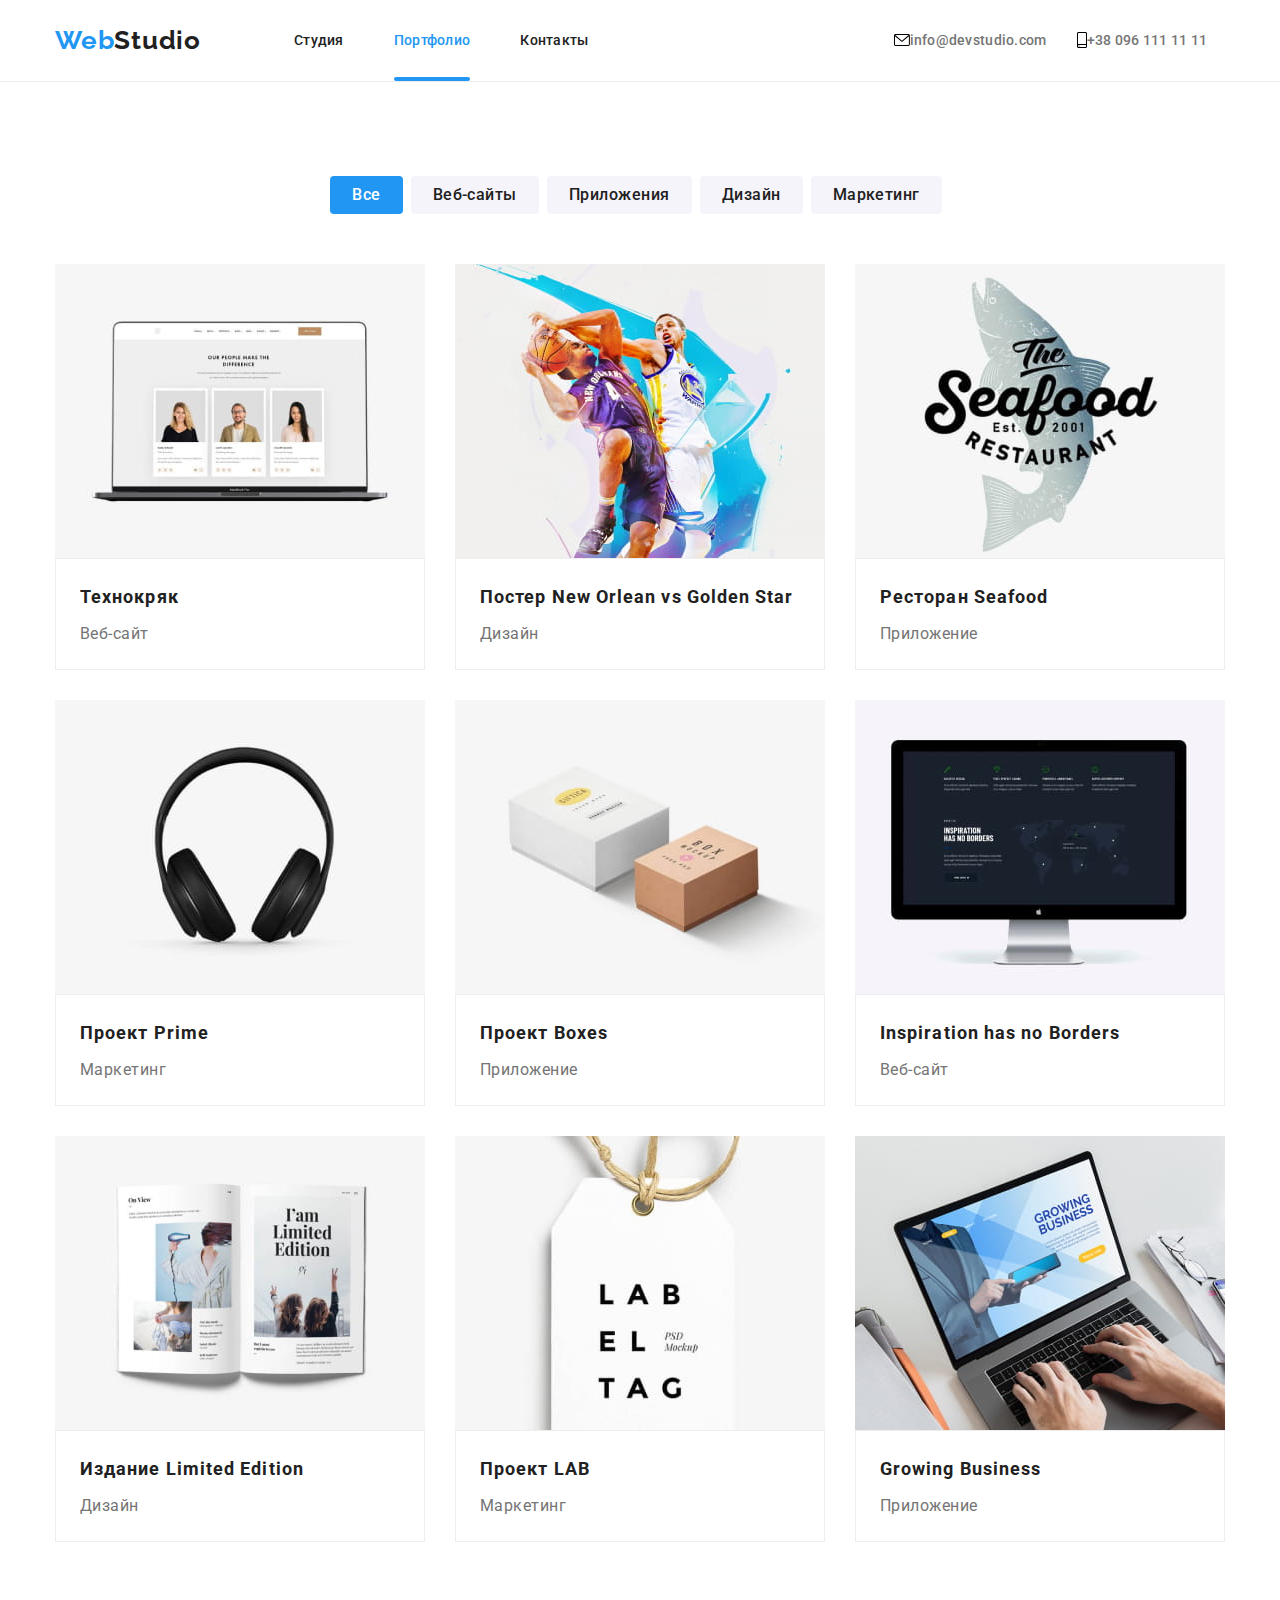
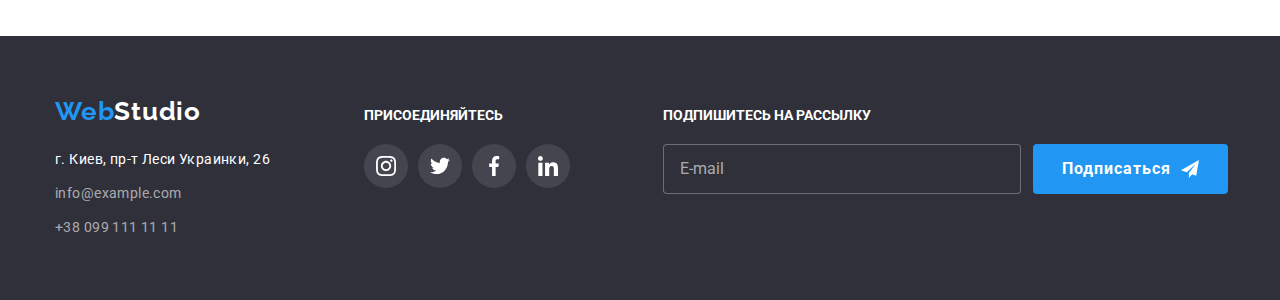
==== commit 59531b38: "bem_feature" ====
--- a/portfolio.html
+++ b/portfolio.html
@@ -34,7 +34,7 @@
                 <li class="header-address__item">
                     <div class="header-address__box">
                         <a lang="en" href="mailto:info@devstudio.com" class="adress-link link address-mail">
-                            <svg class="adsress-item-icon" width="16" height="12">
+                            <svg class="header-adsress-icon" width="16" height="12">
                                 <use href="./images/icons.svg#icon-envelope-hover-1"></use>
                             </svg>
                             info@devstudio.com
--- a/css/main.min.css
+++ b/css/main.min.css
@@ -1,2 +1,2 @@
-:root{--primary-text-color: #212121;--secondary-text-color: #757575;--footer-text-color: rgba(255, 255, 255, 0.6);--accent-color: #2196f3;--white: #ffffff;--secondary-background-color: #2f303a;--third-background-color: #f5f4fa;--card-set-gap: 30px}h1,h2,h3,h4,h5,h6,p,ul{margin-top:0px;margin-bottom:0px}img{display:block}body{color:#212121;font-family:"Roboto", sans-serif}.section{padding-top:94px;padding-bottom:94px}.list{list-style:none;padding:0px;margin:0px}.link{text-decoration:none}.visually-hidden{position:absolute;white-space:nowrap;width:1px;height:1px;overflow:hidden;border:0;padding:0;clip:rect(0 0 0 0);clip-path:inset(50%);margin:-1px}.container{margin-left:auto;margin-right:auto;width:1200px;padding-left:15px;padding-right:15px}.button{font-family:inherit;color:var(--white);background-color:var(--accent-color);font-style:normal;font-weight:bold;font-size:16px;line-height:1.87;display:flex;align-items:center;text-align:center;letter-spacing:0.06em;cursor:pointer;border-radius:4px;border:1px transparent;padding:10px 32px;transition-duration:250ms;transition-timing-function:cubic-bezier(0.4, 0, 0.2, 1)}.button:hover,.button:focus{background-color:var(--accent-color);color:var(--white)}.section-title{color:var(--primary-text-color);font-style:normal;font-weight:bold;font-size:36px;line-height:1.2;text-align:center;letter-spacing:0.03em;color:var(--primary-text-color);margin-top:0px}.backdrop{position:fixed;top:0;width:100vw;height:100vh;background-color:rgba(0,0,0,0.2);transition:opacity 500ms, visibility 500ms}.backdrop.is-hidden .modal{transform:scale(0.5)}.modal{width:528px;min-height:581px;background-color:var(--white);border-radius:4px;position:absolute;top:50%;left:50%;transform:translate(-50%, -50%) scale(1);transition:transform 500ms;box-shadow:0px 2px 1px rgba(0,0,0,0.2),0px 1px 1px rgba(0,0,0,0.14),0px 1px 3px rgba(0,0,0,0.12);border-radius:4px;padding:40px}.modal-close{width:30px;height:30px;border-radius:50%;border:1px solid rgba(0,0,0,0.1);background-color:transparent;display:flex;align-items:center;justify-content:center;position:absolute;top:8px;right:8px;transition-duration:250ms;transition-timing-function:cubic-bezier(0.4, 0, 0.2, 1);outline:none;cursor:pointer}.modal-icon{transition-duration:250ms;transition-timing-function:cubic-bezier(0.4, 0, 0.2, 1);cursor:pointer}.modal-close{color:var(--secondary-text-color)}.modal-close:focus .modal-icon,.modal-close:hover .modal-icon{fill:var(--accent-color)}.is-hidden{opacity:0;pointer-events:0;visibility:hidden}.modal-title{font-weight:Bold;font-size:20px;line-height:1.15;text-align:center;margin-bottom:12px}.form-field{margin-bottom:10px}.form-field-checkbox{display:flex;align-items:center;margin-bottom:30px}.form-input{width:100%;height:40px;border:1px solid rgba(33,33,33,0.2);border-radius:4px;padding-left:40px;cursor:pointer;outline:none;transition-duration:250ms;transition-timing-function:cubic-bezier(0.4, 0, 0.2, 1)}.form-input:focus{border-color:var(--accent-color)}.form-input::placeholder{position:absolute;bottom:0;top:50%;left:50%;transform:translate(-50%, -50%)}.form-input:focus+.input-icon{fill:var(--accent-color)}.input-text{font-style:regular;font-size:12px;line-height:1.166;color:var(--secondary-text-color);display:block;margin-bottom:4px}.input-wrap{position:relative}.input-icon{position:absolute;left:12px;top:50%;transform:translateY(-50%);transition-duration:250ms;transition-timing-function:cubic-bezier(0.4, 0, 0.2, 1)}.form-text{width:100%;height:120px;border:1px solid rgba(33,33,33,0.2);border-radius:4px;padding:12px 16px;resize:none;color:rgba(117,117,117,0.5);margin-bottom:20px;outline:none;cursor:pointer;transition-duration:250ms;transition-timing-function:cubic-bezier(0.4, 0, 0.2, 1)}.form-text:focus{border-color:var(--accent-color)}.form-text::placeholder{font-size:12px;line-height:1.16;color:rgba(117,117,117,0.5)}.modal-button{font-family:inherit;color:var(--white);background-color:var(--accent-color);font-style:normal;font-weight:bold;font-size:16px;line-height:1.87;display:flex;align-items:center;text-align:center;letter-spacing:0.06em;cursor:pointer;border-radius:4px;box-shadow:0px,4px,4px rgba(0,0,0,0.15);border:1px transparent;padding:10px 55px;transition-duration:250ms;transition-timing-function:cubic-bezier(0.4, 0, 0.2, 1);margin-left:auto;margin-right:auto}.check-text{font-style:Regular;font-size:14px;line-height:1.71;color:var(--secondary-text-color);display:flex;align-items:baseline}.check-text::before{content:"";width:16px;height:15px;border:2px solid #212121;border-radius:2px;margin-right:8.38px}.policy-check:checked+.check-text::before{border:none;background-image:url(../images/icon-check.svg);background-repeat:no-repeat;background-position:center;background-size:cover}.policy-link{color:var(--accent-color)}.header{margin-bottom:0px;max-width:1600px;border-bottom:1px solid #ececec;margin-left:auto;margin-right:auto}.header-container{display:flex;align-items:center;margin-left:auto;margin-right:auto}.header-nav{display:flex;align-items:center}.adress-link{font-family:Roboto;font-style:normal;font-weight:500;font-size:14px;line-height:1.2;letter-spacing:0.02em;color:var(--secondary-text-color);display:flex;align-items:center;transition-duration:250ms;transition-timing-function:cubic-bezier(0.4, 0, 0.2, 1)}.header-adress{display:flex;margin-left:305px}.header-adress .adress-link.current{color:var(--accent-color)}.header-address__item:not(:last-child){margin-right:30px}.header-address__box{display:flex;align-items:center}.adsress-item-icon{margin-right:10px}.header-address__item{display:flex;color:var(--secondary-text-color);transition-duration:250ms;transition-timing-function:cubic-bezier(0.4, 0, 0.2, 1)}.header-address__item:focus,.header-address__item:hover{color:var(--accent-color)}.adsress-item-icon{fill:currentColor}.logo-accent{color:var(--accent-color);font-family:Raleway;font-weight:bold;font-size:26px;line-height:1.2;letter-spacing:0.03em}.logo{color:var(--primary-text-color);font-family:Raleway;font-style:normal;font-weight:bold;font-size:26px;line-height:1.2;letter-spacing:0.03em;margin-right:93px}.site-nav .link{font-style:normal;font-weight:500;font-size:14px;line-height:1.2;letter-spacing:0.02em;transition-duration:250ms;transition-timing-function:cubic-bezier(0.4, 0, 0.2, 1);display:block;padding:32px 0}.site-nav .link{color:var(--primary-text-color)}.site-nav .link:focus,.site-nav .link:hover{color:var(--accent-color)}.site-nav .link.current{color:var(--accent-color)}.site-nav.list{display:flex}.link-item:not(:last-child){margin-right:50px}.link{position:relative}.link.current::after{content:"";position:absolute;width:100%;border-bottom:4px solid var(--accent-color);border-radius:2px;bottom:0;left:0}.hero{background:var(--secondary-background-color);text-align:center;padding-top:200px;padding-bottom:200px;max-width:1600px;margin-left:auto;margin-right:auto;background-image:linear-gradient(rgba(47,48,58,0.4), rgba(47,48,58,0.4)),url(../images/Hero-bg.jpg);background-repeat:no-repeat;background-position:center;background-size:cover;flex-grow:1}.container-hero{display:flex;flex-direction:column;align-items:center}.hero-title{color:var(--white);font-weight:900;font-size:44px;line-height:1.36;text-align:center;letter-spacing:0.06em;text-transform:uppercase;margin-bottom:30px;max-width:696px}.section.about{padding-top:0px}.about .section-title{margin-bottom:50px;padding-bottom:0px}.about .list{display:flex;justify-content:space-between}.about-image{position:relative}.about-name{display:flex;justify-content:center;align-items:center;width:100%;height:70px;position:absolute;background-color:rgba(47,48,58,0.8);bottom:0}.about-name-title{font-weight:bold;font-size:14px;line-height:1.14;color:var(--white)}.features .discription{color:var(--secondary-text-color)}.feature-item{font-style:normal;font-weight:bold;font-size:14px;line-height:1.2;letter-spacing:0.03em;text-transform:uppercase;color:var(--primary-text-color);margin-bottom:10px}.features .discription{font-style:normal;font-weight:normal;font-size:14px;line-height:1.8;letter-spacing:0.03em;color:var(--secondary-text-color);margin-top:0px}.adv-list{display:flex;flex-wrap:wrap;margin-left:-30px;margin-bottom:-30px}.adv-item{width:calc(100% / 4 - 30px);margin-left:30px;margin-bottom:30px}.adv-list-icon{display:flex;justify-content:center;align-items:center;background-color:var(--third-background-color);height:120px;margin-bottom:30px}.team{background-color:var(--third-background-color);margin-left:auto;margin-right:auto}.team-item{font-weight:500;font-size:16px;line-height:19px;text-align:center;letter-spacing:0.03em;margin-bottom:10px}.team-title{margin-bottom:50px}.role{color:var(--secondary-text-color);font-style:normal;font-weight:normal;font-size:16px;line-height:19px;text-align:center;letter-spacing:0.03em;margin-bottom:16px}.name-role{padding-top:30px;padding-bottom:30px;background-color:var(--white);border-radius:0px 0px 4px 4px}.team-list{display:flex;flex-wrap:wrap;margin-left:-30px}.team-card{flex-basis:calc(100% / 4 - 30px);margin-left:30px;box-shadow:0px 1px 3px rgba(0,0,0,0.12),0px 1px 1px rgba(0,0,0,0.14),0px 2px 1px rgba(0,0,0,0.2);border-radius:0px 0px 4px 4px}.team-item-social{display:flex;justify-content:center}.player-social-link{width:44px;height:44px;background-color:var(--white);border-radius:50%;display:flex;justify-content:center;align-items:center;color:#afb1b8;transition-duration:250ms;transition-timing-function:cubic-bezier(0.4, 0, 0.2, 1)}.player-social-link:hover,.player-social-link:focus{background-color:var(--accent-color);color:var(--white)}.player-social-icon{fill:currentColor}.team-player-social+.team-player-social{margin-left:10px}.clents-section-title{margin-bottom:50px}.clients-link-icon{display:flex;justify-content:center;align-items:center;background-color:var(--white);border:1px solid #afb1b8;width:170px;height:92px;border-radius:4px;color:#afb1b8;transition-duration:250ms;transition-timing-function:cubic-bezier(0.4, 0, 0.2, 1)}.clients-link-icon:hover,.clients-link-icon:focus{color:var(--accent-color);border:1px solid var(--accent-color)}.clients-item-icon{fill:currentColor}.clients-wrap{display:flex;margin-left:auto;margin-right:auto}.clients-item+.clients-item{margin-left:30px}.footer{background:var(--secondary-background-color);padding-bottom:60px;padding-top:60px;margin-left:auto;margin-right:auto}.footer .link{transition-duration:250ms;transition-timing-function:cubic-bezier(0.4, 0, 0.2, 1)}.footer .link:hover,.footer .link:focus{color:var(--white)}.footer .logo{color:var(--white);font-family:Raleway;font-style:normal;font-weight:bold;font-size:26px;line-height:31px;letter-spacing:0.03em}.footer-logo{margin-bottom:20px}.footer .logo-accent{color:var(--accent-color)}.footer-adress{font-style:normal;font-weight:normal;font-size:14px;line-height:1.8;letter-spacing:0.03em;color:var(--white)}.footer-list-item{margin-bottom:9px}.footer-email{font-style:normal;font-weight:normal;font-size:14px;line-height:1.8;letter-spacing:0.03em;color:var(--footer-text-color)}.footer-tel{font-style:normal;font-weight:normal;font-size:14px;line-height:1.8;letter-spacing:0.03em;color:var(--footer-text-color)}.footer-social-header{font-family:Roboto;font-weight:bold;font-style:normal;font-size:14px;line-height:1.14;color:var(--white);margin-bottom:20px}.footer-item-social{display:flex;flex-direction:column;margin-left:70px}.social-icon-wrap{display:flex}.footer-logo-address{display:flex;flex-direction:column}.footer-wrap{display:flex;align-items:baseline}.footer-social-link{width:44px;height:44px;background-color:rgba(255,255,255,0.1);border-radius:50%;display:flex;justify-content:center;align-items:center;color:var(--white);transition-duration:250ms;transition-timing-function:cubic-bezier(0.4, 0, 0.2, 1)}.footer-social-link:hover,.footer-social-link:focus{background-color:var(--accent-color);color:var(--white)}.player-social-icon{fill:currentColor}.footer-social-item+.footer-social-item{margin-left:10px}.footer-field{display:flex;flex-direction:column;margin-left:93px}.footer-form-input{width:358px;height:50px;background-color:var(--secondary-background-color);border:1px solid rgba(255,255,255,0.3);box-shadow:0px,4px,4px rgba(0,0,0,0.15);border-radius:4px;padding-left:16px;margin-right:12px;color:var(--white);font-size:16px;line-height:1.25}.footer-form-input::placeholder{font-family:Roboto;font-style:Regular;font-size:16px;line-height:1.25;color:rgba(255,255,255,0.6)}.footer-input-title{font-weight:Bold;font-size:14px;line-height:1.14;color:var(--white);margin-bottom:20px}.footer-input-wrap{display:flex;justify-content:flex-start;position:relative}.footer-field-button{font-family:inherit;color:var(--white);background-color:var(--accent-color);font-style:normal;font-weight:bold;font-size:16px;line-height:1.87;display:flex;align-items:center;text-align:center;letter-spacing:0.06em;cursor:pointer;border-radius:4px;box-shadow:0px,4px,4px rgba(0,0,0,0.15);border:1px transparent;padding:10px 29px;transition-duration:250ms;transition-timing-function:cubic-bezier(0.4, 0, 0.2, 1)}.footer-input-icon{margin-left:10px}.filter{font-family:inherit;background-color:#f5f4fa;color:var(--primary-text-color);font-weight:500;font-size:16px;line-height:1.62;text-align:center;letter-spacing:0.03em;background-color:var(--third-background-color);display:inline-block;padding:6px 22px;border-radius:4px;border:1px transparent;cursor:pointer}.filter+.filter{margin-left:8px}.filter.current{background-color:var(--accent-color);color:var(--white)}.filter{transition-duration:250ms;transition-timing-function:cubic-bezier(0.4, 0, 0.2, 1)}.filter:hover,.filter:focus{background-color:var(--accent-color);color:var(--white);box-shadow:0px 2px 2px 0px rgba(0,0,0,0.12),0px 1px 2px 0px rgba(0,0,0,0.08),0px 3px 1px 0px rgba(0,0,0,0.1)}.portfolio-item{font-weight:bold;font-size:18px;line-height:2;letter-spacing:0.06em;color:var(--primary-text-color);margin-bottom:4px}.portfolio-type{font-weight:normal;font-size:16px;line-height:30px;letter-spacing:0.03em;color:var(--secondary-text-color)}.portfolio-filter{margin-bottom:50px;margin-left:-8px}.portfolio-short{padding-top:20px;padding-bottom:20px}.portfolio-list{display:flex;flex-wrap:wrap;margin-left:calc(-1 * var(--card-set-gap));margin-bottom:-30px}.portfolio-li{flex-basis:calc(100% / 9 -30px);margin-left:var(--card-set-gap);margin-bottom:var(--card-set-gap);transition-duration:250ms;transition-timing-function:cubic-bezier(0.4, 0, 0.2, 1)}.portfolio-li:hover,.portfolio-li:focus{box-shadow:1px 4px 6px 0px rgba(0,0,0,0.16),0px 4px 4px 0px rgba(0,0,0,0.06),0px 1px 1px 0px rgba(0,0,0,0.12)}.portfolio-li:hover .portfolio-img-text{transform:translateY(0%)}.filter-list{display:flex;justify-content:center;margin-left:-8px}.filter{margin-left:8px}.portfolio-short{display:flex;flex-direction:column;border:1px solid #eeeeee;padding-left:24px}.portfolio-link-wrap{position:relative;overflow:hidden}.portfolio-img-text{font-style:Regular;font-size:18px;line-height:1.55;text-align:left;letter-spacing:3%;color:var(--white);background-color:rgba(33,150,243,0.9);height:100%;padding:63px 24px;position:absolute;top:0;left:0;transform:translateY(100%);transition:transform 250ms cubic-bezier(0.4, 0, 0.2, 1)}
+:root{--primary-text-color: #212121;--secondary-text-color: #757575;--footer-text-color: rgba(255, 255, 255, 0.6);--accent-color: #2196f3;--white: #ffffff;--secondary-background-color: #2f303a;--third-background-color: #f5f4fa;--card-set-gap: 30px}h1,h2,h3,h4,h5,h6,p,ul{margin-top:0px;margin-bottom:0px}img{display:block}body{color:#212121;font-family:"Roboto", sans-serif}.section{padding-top:94px;padding-bottom:94px}.list{list-style:none;padding:0px;margin:0px}.link{text-decoration:none}.visually-hidden{position:absolute;white-space:nowrap;width:1px;height:1px;overflow:hidden;border:0;padding:0;clip:rect(0 0 0 0);clip-path:inset(50%);margin:-1px}.container{margin-left:auto;margin-right:auto;width:1200px;padding-left:15px;padding-right:15px}.button{font-family:inherit;color:var(--white);background-color:var(--accent-color);font-style:normal;font-weight:bold;font-size:16px;line-height:1.87;display:flex;align-items:center;text-align:center;letter-spacing:0.06em;cursor:pointer;border-radius:4px;border:1px transparent;padding:10px 32px;transition-duration:250ms;transition-timing-function:cubic-bezier(0.4, 0, 0.2, 1)}.button:hover,.button:focus{background-color:var(--accent-color);color:var(--white)}.section-title{color:var(--primary-text-color);font-style:normal;font-weight:bold;font-size:36px;line-height:1.2;text-align:center;letter-spacing:0.03em;color:var(--primary-text-color);margin-top:0px}.backdrop{position:fixed;top:0;width:100vw;height:100vh;background-color:rgba(0,0,0,0.2);transition:opacity 500ms, visibility 500ms}.backdrop.is-hidden .modal{transform:scale(0.5)}.modal{width:528px;min-height:581px;background-color:var(--white);border-radius:4px;position:absolute;top:50%;left:50%;transform:translate(-50%, -50%) scale(1);transition:transform 500ms;box-shadow:0px 2px 1px rgba(0,0,0,0.2),0px 1px 1px rgba(0,0,0,0.14),0px 1px 3px rgba(0,0,0,0.12);border-radius:4px;padding:40px}.modal-close{width:30px;height:30px;border-radius:50%;border:1px solid rgba(0,0,0,0.1);background-color:transparent;display:flex;align-items:center;justify-content:center;position:absolute;top:8px;right:8px;transition-duration:250ms;transition-timing-function:cubic-bezier(0.4, 0, 0.2, 1);outline:none;cursor:pointer}.modal-icon{transition-duration:250ms;transition-timing-function:cubic-bezier(0.4, 0, 0.2, 1);cursor:pointer}.modal-close{color:var(--secondary-text-color)}.modal-close:focus .modal-icon,.modal-close:hover .modal-icon{fill:var(--accent-color)}.is-hidden{opacity:0;pointer-events:0;visibility:hidden}.modal-title{font-weight:Bold;font-size:20px;line-height:1.15;text-align:center;margin-bottom:12px}.form-field{margin-bottom:10px}.form-field-checkbox{display:flex;align-items:center;margin-bottom:30px}.form-input{width:100%;height:40px;border:1px solid rgba(33,33,33,0.2);border-radius:4px;padding-left:40px;cursor:pointer;outline:none;transition-duration:250ms;transition-timing-function:cubic-bezier(0.4, 0, 0.2, 1)}.form-input:focus{border-color:var(--accent-color)}.form-input::placeholder{position:absolute;bottom:0;top:50%;left:50%;transform:translate(-50%, -50%)}.form-input:focus+.input-icon{fill:var(--accent-color)}.input-text{font-style:regular;font-size:12px;line-height:1.166;color:var(--secondary-text-color);display:block;margin-bottom:4px}.input-wrap{position:relative}.input-icon{position:absolute;left:12px;top:50%;transform:translateY(-50%);transition-duration:250ms;transition-timing-function:cubic-bezier(0.4, 0, 0.2, 1)}.form-text{width:100%;height:120px;border:1px solid rgba(33,33,33,0.2);border-radius:4px;padding:12px 16px;resize:none;color:rgba(117,117,117,0.5);margin-bottom:20px;outline:none;cursor:pointer;transition-duration:250ms;transition-timing-function:cubic-bezier(0.4, 0, 0.2, 1)}.form-text:focus{border-color:var(--accent-color)}.form-text::placeholder{font-size:12px;line-height:1.16;color:rgba(117,117,117,0.5)}.modal-button{font-family:inherit;color:var(--white);background-color:var(--accent-color);font-style:normal;font-weight:bold;font-size:16px;line-height:1.87;display:flex;align-items:center;text-align:center;letter-spacing:0.06em;cursor:pointer;border-radius:4px;box-shadow:0px,4px,4px rgba(0,0,0,0.15);border:1px transparent;padding:10px 55px;transition-duration:250ms;transition-timing-function:cubic-bezier(0.4, 0, 0.2, 1);margin-left:auto;margin-right:auto}.check-text{font-style:Regular;font-size:14px;line-height:1.71;color:var(--secondary-text-color);display:flex;align-items:baseline}.check-text::before{content:"";width:16px;height:15px;border:2px solid #212121;border-radius:2px;margin-right:8.38px}.policy-check:checked+.check-text::before{border:none;background-image:url(../images/icon-check.svg);background-repeat:no-repeat;background-position:center;background-size:cover}.policy-link{color:var(--accent-color)}.header{margin-bottom:0px;max-width:1600px;border-bottom:1px solid #ececec;margin-left:auto;margin-right:auto}.header-container{display:flex;align-items:center;margin-left:auto;margin-right:auto}.header-nav{display:flex;align-items:center}.adress-link{font-family:Roboto;font-style:normal;font-weight:500;font-size:14px;line-height:1.2;letter-spacing:0.02em;color:var(--secondary-text-color);display:flex;align-items:center;transition-duration:250ms;transition-timing-function:cubic-bezier(0.4, 0, 0.2, 1)}.header-adress{display:flex;margin-left:305px}.header-adress .adress-link.current{color:var(--accent-color)}.header-address__item:not(:last-child){margin-right:30px}.header-address-box{display:flex;align-items:center}.header-address__icon{margin-right:10px}.header-address__item{display:flex;color:var(--secondary-text-color);transition-duration:250ms;transition-timing-function:cubic-bezier(0.4, 0, 0.2, 1)}.header-address__item:focus,.header-address__item:hover{color:var(--accent-color)}.header-address__icon{fill:currentColor}.logo-accent{color:var(--accent-color);font-family:Raleway;font-weight:bold;font-size:26px;line-height:1.2;letter-spacing:0.03em}.logo{color:var(--primary-text-color);font-family:Raleway;font-style:normal;font-weight:bold;font-size:26px;line-height:1.2;letter-spacing:0.03em;margin-right:93px}.site-nav .link{font-style:normal;font-weight:500;font-size:14px;line-height:1.2;letter-spacing:0.02em;transition-duration:250ms;transition-timing-function:cubic-bezier(0.4, 0, 0.2, 1);display:block;padding:32px 0}.site-nav .link{color:var(--primary-text-color)}.site-nav .link:focus,.site-nav .link:hover{color:var(--accent-color)}.site-nav .link.current{color:var(--accent-color)}.site-nav.list{display:flex}.link-item:not(:last-child){margin-right:50px}.link{position:relative}.link.current::after{content:"";position:absolute;width:100%;border-bottom:4px solid var(--accent-color);border-radius:2px;bottom:0;left:0}.hero{background:var(--secondary-background-color);text-align:center;padding-top:200px;padding-bottom:200px;max-width:1600px;margin-left:auto;margin-right:auto;background-image:linear-gradient(rgba(47,48,58,0.4), rgba(47,48,58,0.4)),url(../images/Hero-bg.jpg);background-repeat:no-repeat;background-position:center;background-size:cover;flex-grow:1}.container-hero{display:flex;flex-direction:column;align-items:center}.hero__title{color:var(--white);font-weight:900;font-size:44px;line-height:1.36;text-align:center;letter-spacing:0.06em;text-transform:uppercase;margin-bottom:30px;max-width:696px}.section.about{padding-top:0px}.about .section-title{margin-bottom:50px;padding-bottom:0px}.about .list{display:flex;justify-content:space-between}.about-image{position:relative}.about-name{display:flex;justify-content:center;align-items:center;width:100%;height:70px;position:absolute;background-color:rgba(47,48,58,0.8);bottom:0}.about-name-title{font-weight:bold;font-size:14px;line-height:1.14;color:var(--white)}.features .feature__discription{color:var(--secondary-text-color)}.feature__title{font-style:normal;font-weight:bold;font-size:14px;line-height:1.2;letter-spacing:0.03em;text-transform:uppercase;color:var(--primary-text-color);margin-bottom:10px}.features .feature__discription{font-style:normal;font-weight:normal;font-size:14px;line-height:1.8;letter-spacing:0.03em;color:var(--secondary-text-color);margin-top:0px}.feature__list{display:flex;flex-wrap:wrap;margin-left:-30px;margin-bottom:-30px}.feature__item{width:calc(100% / 4 - 30px);margin-left:30px;margin-bottom:30px}.feature__box{display:flex;justify-content:center;align-items:center;background-color:var(--third-background-color);height:120px;margin-bottom:30px}.team{background-color:var(--third-background-color);margin-left:auto;margin-right:auto}.team-item{font-weight:500;font-size:16px;line-height:19px;text-align:center;letter-spacing:0.03em;margin-bottom:10px}.team-title{margin-bottom:50px}.role{color:var(--secondary-text-color);font-style:normal;font-weight:normal;font-size:16px;line-height:19px;text-align:center;letter-spacing:0.03em;margin-bottom:16px}.name-role{padding-top:30px;padding-bottom:30px;background-color:var(--white);border-radius:0px 0px 4px 4px}.team-list{display:flex;flex-wrap:wrap;margin-left:-30px}.team-card{flex-basis:calc(100% / 4 - 30px);margin-left:30px;box-shadow:0px 1px 3px rgba(0,0,0,0.12),0px 1px 1px rgba(0,0,0,0.14),0px 2px 1px rgba(0,0,0,0.2);border-radius:0px 0px 4px 4px}.team-item-social{display:flex;justify-content:center}.player-social-link{width:44px;height:44px;background-color:var(--white);border-radius:50%;display:flex;justify-content:center;align-items:center;color:#afb1b8;transition-duration:250ms;transition-timing-function:cubic-bezier(0.4, 0, 0.2, 1)}.player-social-link:hover,.player-social-link:focus{background-color:var(--accent-color);color:var(--white)}.player-social-icon{fill:currentColor}.team-player-social+.team-player-social{margin-left:10px}.clents-section-title{margin-bottom:50px}.clients-link-icon{display:flex;justify-content:center;align-items:center;background-color:var(--white);border:1px solid #afb1b8;width:170px;height:92px;border-radius:4px;color:#afb1b8;transition-duration:250ms;transition-timing-function:cubic-bezier(0.4, 0, 0.2, 1)}.clients-link-icon:hover,.clients-link-icon:focus{color:var(--accent-color);border:1px solid var(--accent-color)}.clients-item-icon{fill:currentColor}.clients-wrap{display:flex;margin-left:auto;margin-right:auto}.clients-item+.clients-item{margin-left:30px}.footer{background:var(--secondary-background-color);padding-bottom:60px;padding-top:60px;margin-left:auto;margin-right:auto}.footer .link{transition-duration:250ms;transition-timing-function:cubic-bezier(0.4, 0, 0.2, 1)}.footer .link:hover,.footer .link:focus{color:var(--white)}.footer .logo{color:var(--white);font-family:Raleway;font-style:normal;font-weight:bold;font-size:26px;line-height:31px;letter-spacing:0.03em}.footer-logo{margin-bottom:20px}.footer .logo-accent{color:var(--accent-color)}.footer-adress{font-style:normal;font-weight:normal;font-size:14px;line-height:1.8;letter-spacing:0.03em;color:var(--white)}.footer-list-item{margin-bottom:9px}.footer-email{font-style:normal;font-weight:normal;font-size:14px;line-height:1.8;letter-spacing:0.03em;color:var(--footer-text-color)}.footer-tel{font-style:normal;font-weight:normal;font-size:14px;line-height:1.8;letter-spacing:0.03em;color:var(--footer-text-color)}.footer-social-header{font-family:Roboto;font-weight:bold;font-style:normal;font-size:14px;line-height:1.14;color:var(--white);margin-bottom:20px}.footer-item-social{display:flex;flex-direction:column;margin-left:70px}.social-icon-wrap{display:flex}.footer-logo-address{display:flex;flex-direction:column}.footer-wrap{display:flex;align-items:baseline}.footer-social-link{width:44px;height:44px;background-color:rgba(255,255,255,0.1);border-radius:50%;display:flex;justify-content:center;align-items:center;color:var(--white);transition-duration:250ms;transition-timing-function:cubic-bezier(0.4, 0, 0.2, 1)}.footer-social-link:hover,.footer-social-link:focus{background-color:var(--accent-color);color:var(--white)}.player-social-icon{fill:currentColor}.footer-social-item+.footer-social-item{margin-left:10px}.footer-field{display:flex;flex-direction:column;margin-left:93px}.footer-form-input{width:358px;height:50px;background-color:var(--secondary-background-color);border:1px solid rgba(255,255,255,0.3);box-shadow:0px,4px,4px rgba(0,0,0,0.15);border-radius:4px;padding-left:16px;margin-right:12px;color:var(--white);font-size:16px;line-height:1.25}.footer-form-input::placeholder{font-family:Roboto;font-style:Regular;font-size:16px;line-height:1.25;color:rgba(255,255,255,0.6)}.footer-input-title{font-weight:Bold;font-size:14px;line-height:1.14;color:var(--white);margin-bottom:20px}.footer-input-wrap{display:flex;justify-content:flex-start;position:relative}.footer-field-button{font-family:inherit;color:var(--white);background-color:var(--accent-color);font-style:normal;font-weight:bold;font-size:16px;line-height:1.87;display:flex;align-items:center;text-align:center;letter-spacing:0.06em;cursor:pointer;border-radius:4px;box-shadow:0px,4px,4px rgba(0,0,0,0.15);border:1px transparent;padding:10px 29px;transition-duration:250ms;transition-timing-function:cubic-bezier(0.4, 0, 0.2, 1)}.footer-input-icon{margin-left:10px}.filter{font-family:inherit;background-color:#f5f4fa;color:var(--primary-text-color);font-weight:500;font-size:16px;line-height:1.62;text-align:center;letter-spacing:0.03em;background-color:var(--third-background-color);display:inline-block;padding:6px 22px;border-radius:4px;border:1px transparent;cursor:pointer}.filter+.filter{margin-left:8px}.filter.current{background-color:var(--accent-color);color:var(--white)}.filter{transition-duration:250ms;transition-timing-function:cubic-bezier(0.4, 0, 0.2, 1)}.filter:hover,.filter:focus{background-color:var(--accent-color);color:var(--white);box-shadow:0px 2px 2px 0px rgba(0,0,0,0.12),0px 1px 2px 0px rgba(0,0,0,0.08),0px 3px 1px 0px rgba(0,0,0,0.1)}.portfolio-item{font-weight:bold;font-size:18px;line-height:2;letter-spacing:0.06em;color:var(--primary-text-color);margin-bottom:4px}.portfolio-type{font-weight:normal;font-size:16px;line-height:30px;letter-spacing:0.03em;color:var(--secondary-text-color)}.portfolio-filter{margin-bottom:50px;margin-left:-8px}.portfolio-short{padding-top:20px;padding-bottom:20px}.portfolio-list{display:flex;flex-wrap:wrap;margin-left:calc(-1 * var(--card-set-gap));margin-bottom:-30px}.portfolio-li{flex-basis:calc(100% / 9 -30px);margin-left:var(--card-set-gap);margin-bottom:var(--card-set-gap);transition-duration:250ms;transition-timing-function:cubic-bezier(0.4, 0, 0.2, 1)}.portfolio-li:hover,.portfolio-li:focus{box-shadow:1px 4px 6px 0px rgba(0,0,0,0.16),0px 4px 4px 0px rgba(0,0,0,0.06),0px 1px 1px 0px rgba(0,0,0,0.12)}.portfolio-li:hover .portfolio-img-text{transform:translateY(0%)}.filter-list{display:flex;justify-content:center;margin-left:-8px}.filter{margin-left:8px}.portfolio-short{display:flex;flex-direction:column;border:1px solid #eeeeee;padding-left:24px}.portfolio-link-wrap{position:relative;overflow:hidden}.portfolio-img-text{font-style:Regular;font-size:18px;line-height:1.55;text-align:left;letter-spacing:3%;color:var(--white);background-color:rgba(33,150,243,0.9);height:100%;padding:63px 24px;position:absolute;top:0;left:0;transform:translateY(100%);transition:transform 250ms cubic-bezier(0.4, 0, 0.2, 1)}
 /*# sourceMappingURL=main.min.css.map */